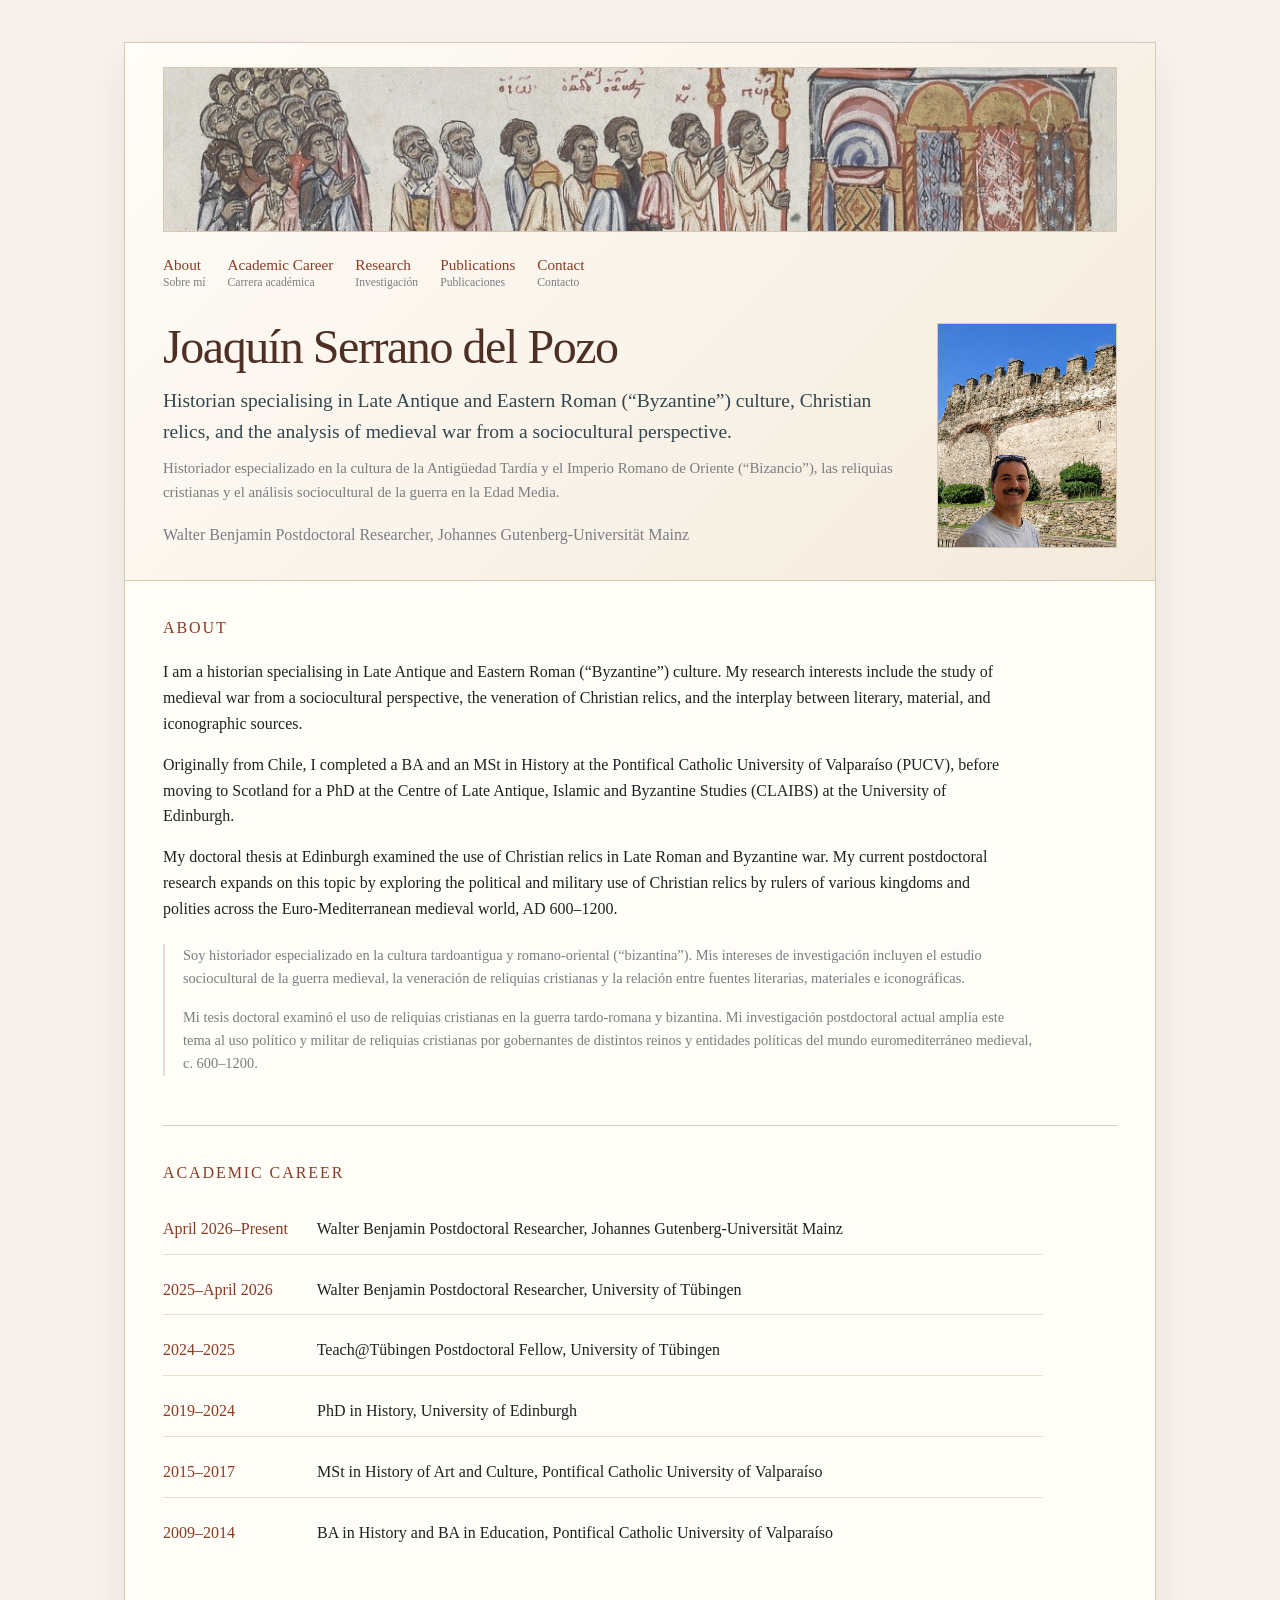
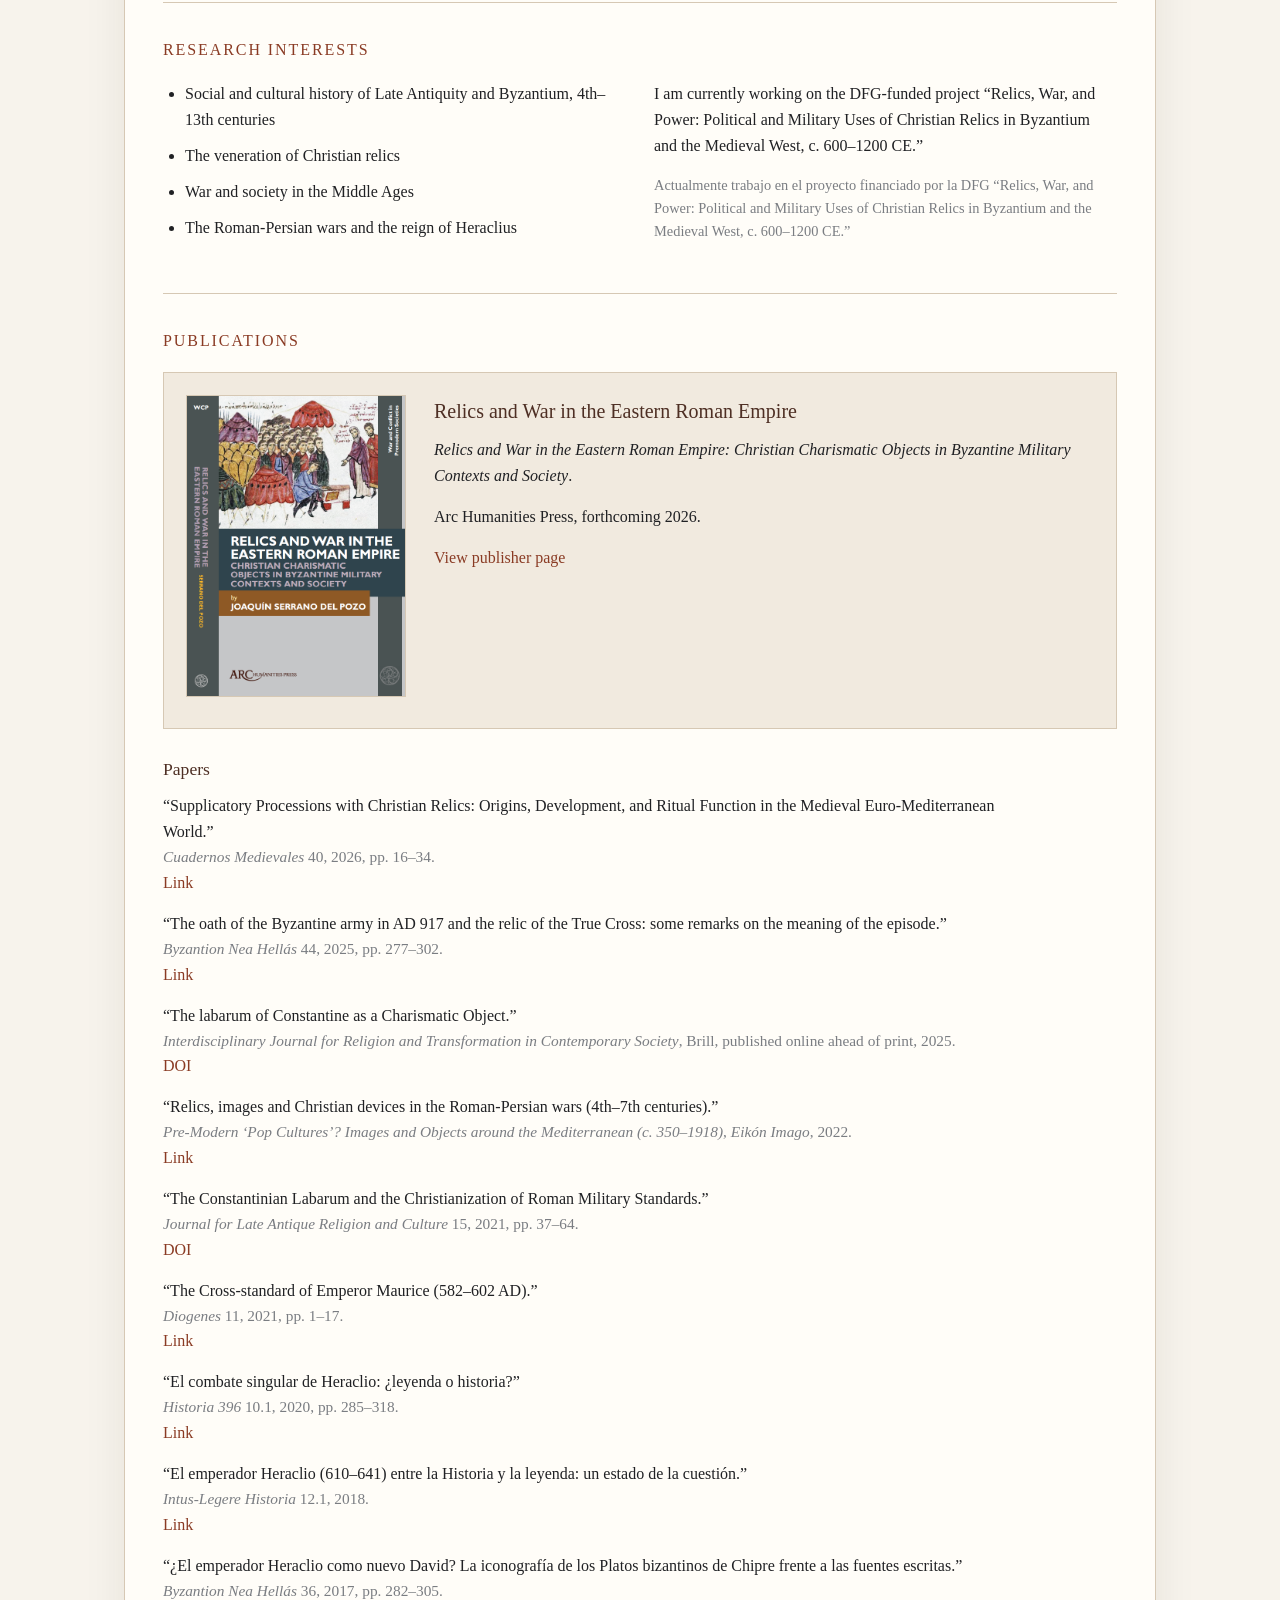
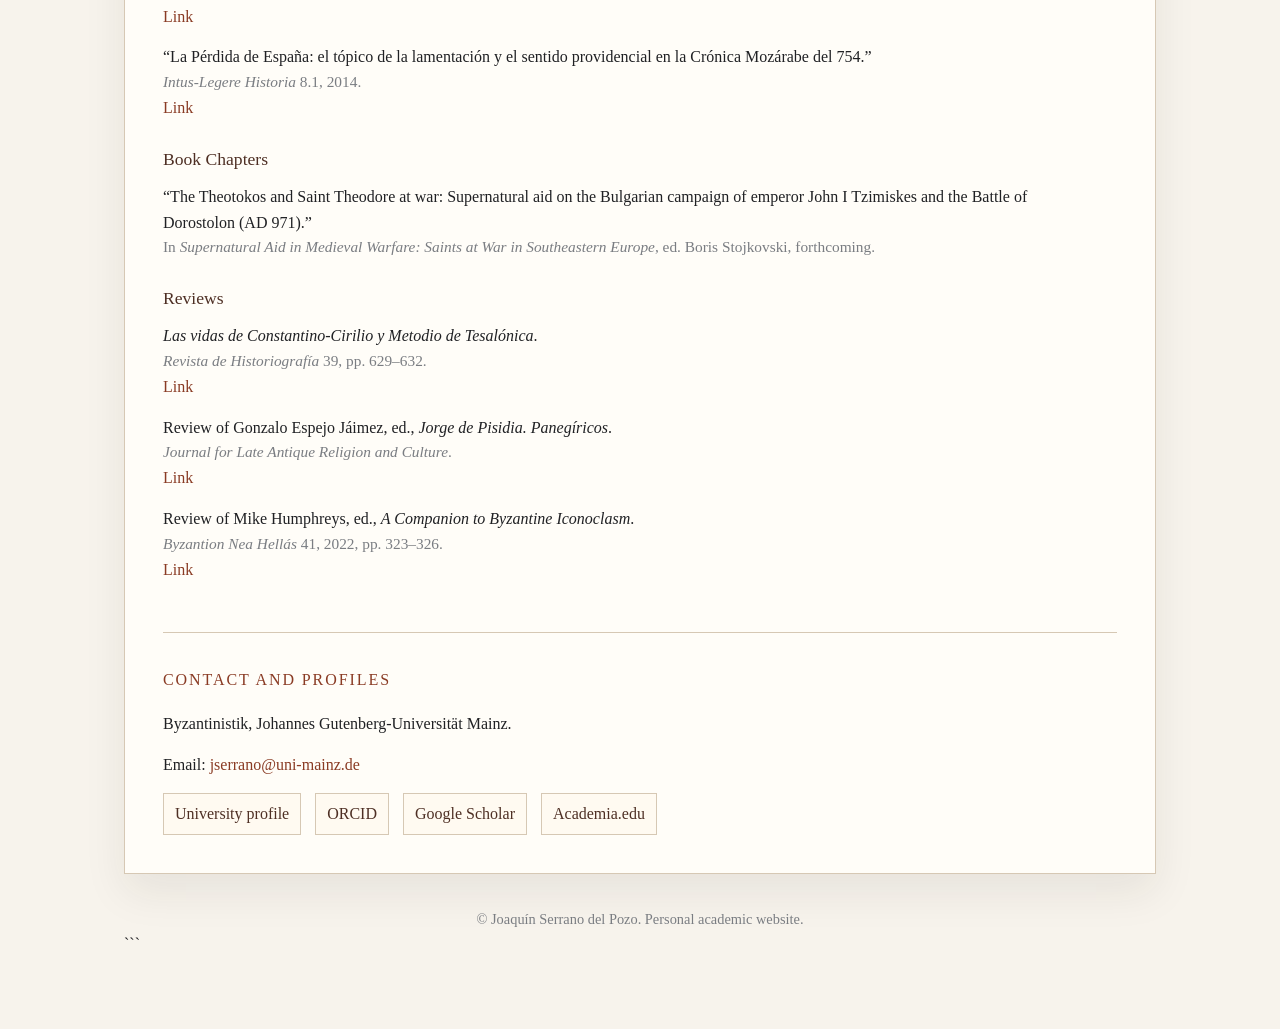
==== index.html @ f7336ec2 "Update index.html" ====
<!DOCTYPE html>

<html lang="en">
<head>
  <meta charset="UTF-8" />
  <meta name="viewport" content="width=device-width, initial-scale=1.0" />

  <title>Joaquín Serrano del Pozo</title>

  <link rel="stylesheet" href="style.css" />
</head>

<body>
  <div class="page">
    <div class="site">
      <header>
        <div class="hero-banner"></div>

    <div class="topline">
      <nav>
        <a href="#about" class="nav-item">
          <span class="nav-main">About</span>
          <span class="nav-sub">Sobre mí</span>
        </a>

        <a href="#career" class="nav-item">
          <span class="nav-main">Academic Career</span>
          <span class="nav-sub">Carrera académica</span>
        </a>

        <a href="#research" class="nav-item">
          <span class="nav-main">Research</span>
          <span class="nav-sub">Investigación</span>
        </a>

        <a href="#publications" class="nav-item">
          <span class="nav-main">Publications</span>
          <span class="nav-sub">Publicaciones</span>
        </a>

        <a href="#contact" class="nav-item">
          <span class="nav-main">Contact</span>
          <span class="nav-sub">Contacto</span>
        </a>
      </nav>
    </div>

    <div class="hero">
      <div>
        <h1>Joaquín Serrano del Pozo</h1>

        <p class="subtitle">
          Historian specialising in Late Antique and Eastern Roman (“Byzantine”) culture, Christian relics, and the analysis of medieval war from a sociocultural perspective.
        </p>

        <p class="subtitle-translation">
           Historiador especializado en la cultura de la Antigüedad Tardía y el Imperio Romano de Oriente (“Bizancio”), las reliquias cristianas y el análisis sociocultural de la guerra en la Edad Media.
        </p>

        <p class="affiliation">
          Walter Benjamin Postdoctoral Researcher, Johannes Gutenberg-Universität Mainz
        </p>
      </div>

      <img class="profile-photo" src="profile.png" alt="Joaquín Serrano del Pozo" />
    </div>
  </header>

  <main>
    <section id="about">
      <h2>About</h2>

      <p>
        I am a historian specialising in Late Antique and Eastern Roman (“Byzantine”) culture. My research interests include the study of medieval war from a sociocultural perspective, the veneration of Christian relics, and the interplay between literary, material, and iconographic sources.
      </p>

      <p>
        Originally from Chile, I completed a BA and an MSt in History at the Pontifical Catholic University of Valparaíso (PUCV), before moving to Scotland for a PhD at the Centre of Late Antique, Islamic and Byzantine Studies (CLAIBS) at the University of Edinburgh.
      </p>

      <p>
        My doctoral thesis at Edinburgh examined the use of Christian relics in Late Roman and Byzantine war. My current postdoctoral research expands on this topic by exploring the political and military use of Christian relics by rulers of various kingdoms and polities across the Euro-Mediterranean medieval world, AD 600–1200.
      </p>

      <div class="spanish-note">
        <p>
          Soy historiador especializado en la cultura tardoantigua y romano-oriental (“bizantina”). Mis intereses de investigación incluyen el estudio sociocultural de la guerra medieval, la veneración de reliquias cristianas y la relación entre fuentes literarias, materiales e iconográficas.
        </p>

        <p>
          Mi tesis doctoral examinó el uso de reliquias cristianas en la guerra tardo-romana y bizantina. Mi investigación postdoctoral actual amplía este tema al uso político y militar de reliquias cristianas por gobernantes de distintos reinos y entidades políticas del mundo euromediterráneo medieval, c. 600–1200.
        </p>
      </div>
    </section>

    <section id="career">
      <h2>Academic Career</h2>

      <ul class="career-list">
        <li>
          <span class="year">April 2026–Present</span>
          Walter Benjamin Postdoctoral Researcher, Johannes Gutenberg-Universität Mainz
        </li>

        <li>
          <span class="year">2025–April 2026</span>
          Walter Benjamin Postdoctoral Researcher, University of Tübingen
        </li>

        <li>
          <span class="year">2024–2025</span>
          Teach@Tübingen Postdoctoral Fellow, University of Tübingen
        </li>

        <li>
          <span class="year">2019–2024</span>
          PhD in History, University of Edinburgh
        </li>

        <li>
          <span class="year">2015–2017</span>
          MSt in History of Art and Culture, Pontifical Catholic University of Valparaíso
        </li>

        <li>
          <span class="year">2009–2014</span>
          BA in History and BA in Education, Pontifical Catholic University of Valparaíso
        </li>
      </ul>
    </section>

    <section id="research">
      <h2>Research Interests</h2>

      <div class="two-columns">
        <div>
          <ul>
            <li>Social and cultural history of Late Antiquity and Byzantium, 4th–13th centuries</li>
            <li>The veneration of Christian relics</li>
            <li>War and society in the Middle Ages</li>
            <li>The Roman-Persian wars and the reign of Heraclius</li>
          </ul>
        </div>

        <div>
          <p>
            I am currently working on the DFG-funded project “Relics, War, and Power: Political and Military Uses of Christian Relics in Byzantium and the Medieval West, c. 600–1200 CE.”
          </p>

          <p class="small-translation">
            Actualmente trabajo en el proyecto financiado por la DFG “Relics, War, and Power: Political and Military Uses of Christian Relics in Byzantium and the Medieval West, c. 600–1200 CE.”
          </p>
        </div>
      </div>
    </section>

    <section id="publications">
      <h2>Publications</h2>

      <div id="publications-content">
        <p class="muted">Loading publications…</p>
      </div>
    </section>

    <section id="contact">
      <h2>Contact and Profiles</h2>

      <p>
        Byzantinistik, Johannes Gutenberg-Universität Mainz.
      </p>

      <p>
        Email: <a href="mailto:jserrano@uni-mainz.de">jserrano@uni-mainz.de</a>
      </p>

      <div class="links">
        <a class="link-button" href="https://uni-tuebingen.de/fakultaeten/philosophische-fakultaet/fachbereiche/geschichtswissenschaft/seminareinstitute/mittelalterliche-geschichte/personen/serrano-del-pozo/">University profile</a>
        <a class="link-button" href="https://orcid.org/0000-0002-5093-8924">ORCID</a>
        <a class="link-button" href="https://scholar.google.com/citations?user=YQ7-QGcAAAAJ&hl=es">Google Scholar</a>
        <a class="link-button" href="https://uni-tuebingen.academia.edu/Joaqu%C3%ADnSerranodelPozo">Academia.edu</a>
      </div>
    </section>
  </main>
</div>

<footer>
  © Joaquín Serrano del Pozo. Personal academic website.
</footer>
```

  </div>

  <script>
    fetch("publications.html")
      .then(function(response) {
        if (!response.ok) {
          throw new Error("Could not load publications.html");
        }
        return response.text();
      })
      .then(function(html) {
        document.getElementById("publications-content").innerHTML = html;
      })
      .catch(function(error) {
        document.getElementById("publications-content").innerHTML =
          "<p class='muted'>Publications could not be loaded. Please check publications.html.</p>";
      });
  </script>

</body>
</html>
---- style.css ----
:root {
--text: #202124;
--muted: #7a7d82;
--background: #f7f3ec;
--paper: #fffdf8;
--line: #d6c8b4;
--accent: #8a3b24;
--accent-dark: #4e2f24;
--blue-grey: #33464d;
--soft-blue: #e8eef0;
--max-width: 1080px;
}

* {
  box-sizing: border-box;
  }

html {
scroll-behavior: smooth;
}

body {
margin: 0;
font-family: Georgia, "Times New Roman", serif;
color: var(--text);
background: var(--background);
line-height: 1.62;
}

a {
color: var(--accent);
text-decoration: none;
border-bottom: 1px solid transparent;
}

a:hover {
border-bottom: 1px solid var(--accent);
}

.page {
max-width: var(--max-width);
margin: 0 auto;
padding: 42px 24px 72px;
}

.site {
background: var(--paper);
border: 1px solid var(--line);
box-shadow: 0 18px 40px rgba(40, 35, 25, 0.08);
}

header {
padding: 24px 38px 32px;
border-bottom: 1px solid var(--line);
background: linear-gradient(135deg, #fffdf8 0%, #f4eadc 100%);
}

.hero-banner {
width: 100%;
height: 165px;
margin-bottom: 24px;
border: 1px solid var(--line);
background-image:
linear-gradient(rgba(255, 253, 248, 0.18), rgba(255, 253, 248, 0.18)),
url("Procession%20relics%201037.jpg");
background-size: cover;
background-position: center 35%;
background-repeat: no-repeat;
}

.topline {
display: flex;
justify-content: space-between;
align-items: flex-start;
gap: 20px;
margin-bottom: 30px;
}

nav {
display: flex;
flex-wrap: wrap;
gap: 22px;
font-size: 0.95rem;
}

.nav-item {
display: flex;
flex-direction: column;
line-height: 1.15;
}

.nav-main {
font-size: 0.95rem;
}

.nav-sub {
font-size: 0.73rem;
color: var(--muted);
margin-top: 3px;
}

.hero {
display: grid;
grid-template-columns: 1fr 180px;
gap: 34px;
align-items: end;
}

h1 {
font-size: 3rem;
font-weight: normal;
line-height: 1.08;
margin: 0 0 12px;
color: var(--accent-dark);
letter-spacing: -0.03em;
}

.subtitle {
font-size: 1.22rem;
color: var(--blue-grey);
max-width: 760px;
margin: 0 0 8px;
}

.subtitle-translation {
font-size: 0.93rem;
color: var(--muted);
max-width: 760px;
margin: 0 0 18px;
}

.affiliation {
font-size: 1rem;
color: var(--muted);
margin: 0;
}

.profile-photo {
width: 100%;
max-width: 180px;
justify-self: end;
aspect-ratio: 4 / 5;
object-fit: cover;
object-position: center;
border: 1px solid var(--line);
background: var(--soft-blue);
}

main {
padding: 0 38px 38px;
}

section {
padding: 34px 0;
border-bottom: 1px solid var(--line);
}

section:last-child {
border-bottom: none;
padding-bottom: 0;
}

h2 {
font-size: 1rem;
font-weight: normal;
text-transform: uppercase;
letter-spacing: 0.12em;
color: var(--accent);
margin: 0 0 18px;
}

h3 {
font-size: 1.1rem;
font-weight: normal;
color: var(--accent-dark);
margin: 24px 0 10px;
}

p {
margin: 0 0 15px;
max-width: 850px;
}

ul {
margin: 0;
padding-left: 22px;
max-width: 880px;
}

li {
margin-bottom: 10px;
}

.two-columns {
display: grid;
grid-template-columns: 1fr 1fr;
gap: 28px;
}

.career-list {
list-style: none;
padding-left: 0;
}

.career-list li {
padding: 12px 0;
border-bottom: 1px solid #eadfce;
}

.career-list li:last-child {
border-bottom: none;
}

.year {
display: inline-block;
min-width: 150px;
color: var(--accent);
}

.book-feature {
display: grid;
grid-template-columns: 220px 1fr;
gap: 28px;
align-items: start;
background: #f1eadf;
border: 1px solid var(--line);
padding: 22px;
margin-bottom: 26px;
}

.book-feature img {
width: 100%;
border: 1px solid var(--line);
background: #fff;
}

.book-feature h3 {
margin-top: 0;
font-size: 1.25rem;
}

.publication-list {
list-style: none;
padding-left: 0;
}

.publication-list li {
margin-bottom: 15px;
}

.pub-title {
display: block;
}

.pub-details {
display: block;
color: var(--muted);
font-size: 0.96rem;
}

.spanish-note {
margin-top: 22px;
padding-left: 18px;
border-left: 2px solid #eadfce;
color: var(--muted);
font-size: 0.9rem;
}

.small-translation {
color: var(--muted);
font-size: 0.9rem;
}

.links {
display: flex;
flex-wrap: wrap;
gap: 14px;
margin-top: 10px;
}

.link-button {
display: inline-block;
padding: 7px 11px;
border: 1px solid var(--line);
background: #fffaf1;
color: var(--accent-dark);
}

.link-button:hover {
border-color: var(--accent);
}

.muted {
color: var(--muted);
}

footer {
margin-top: 34px;
color: var(--muted);
font-size: 0.9rem;
text-align: center;
}

@media (max-width: 820px) {
.page {
padding: 22px 14px 48px;
}

header,
main {
padding-left: 24px;
padding-right: 24px;
}

.hero-banner {
height: 120px;
}

.topline {
display: block;
}

nav {
margin-bottom: 14px;
gap: 16px;
}

.hero {
grid-template-columns: 1fr;
}

.profile-photo {
max-width: 180px;
justify-self: start;
}

h1 {
font-size: 2.35rem;
}

.two-columns,
.book-feature {
grid-template-columns: 1fr;
}

.year {
display: block;
margin-bottom: 2px;
}
}
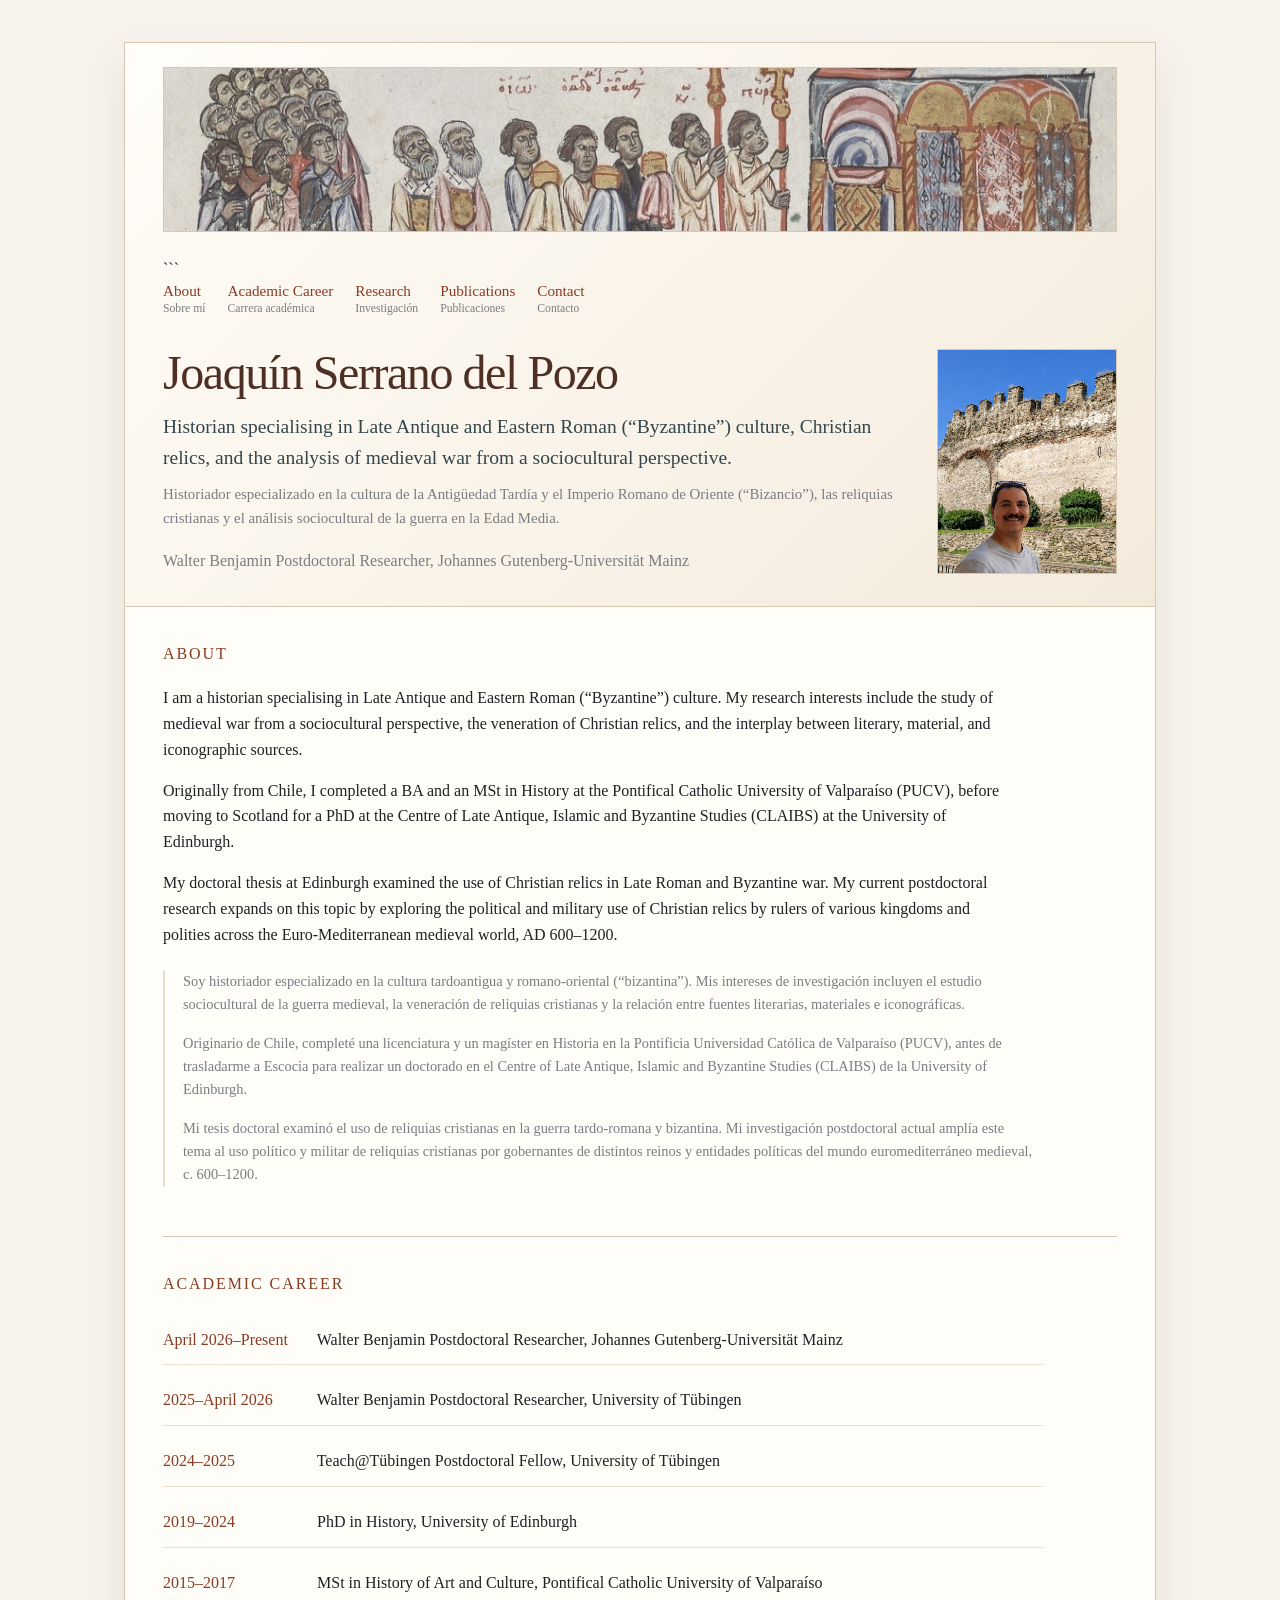
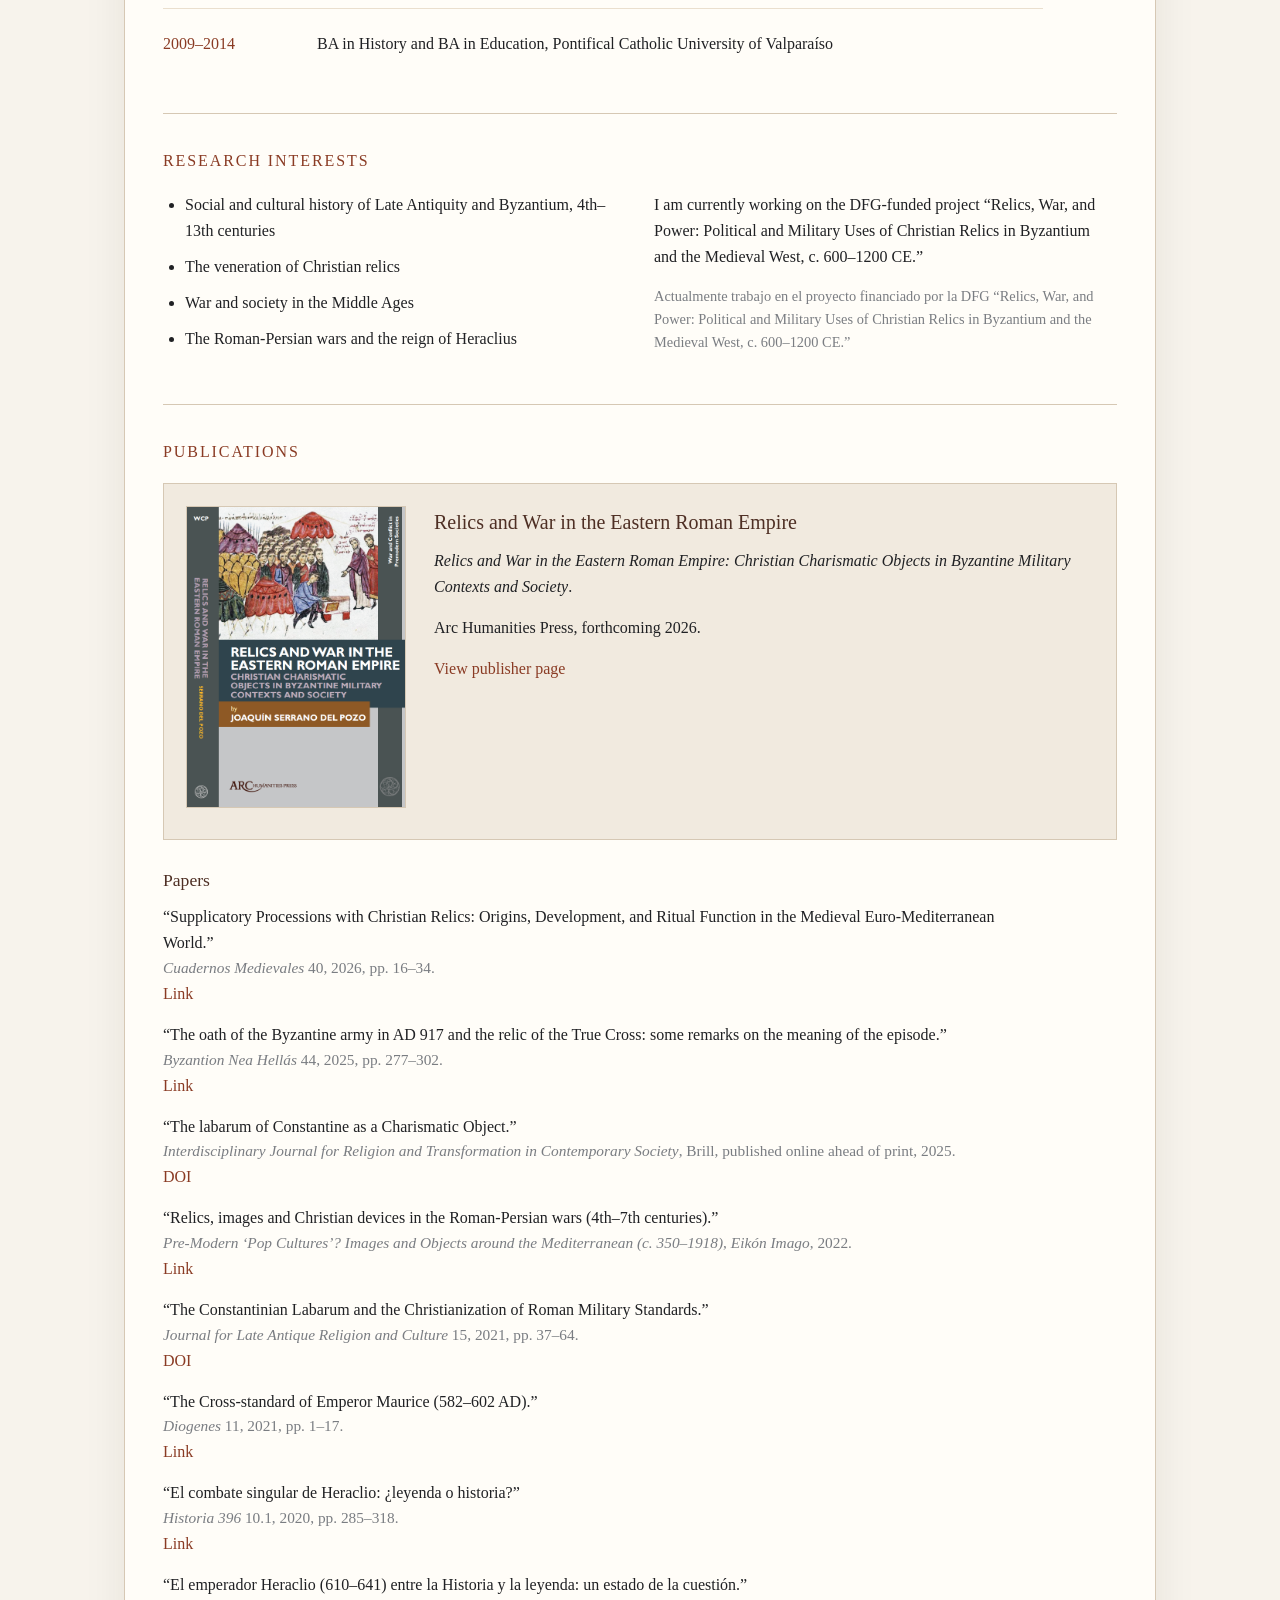
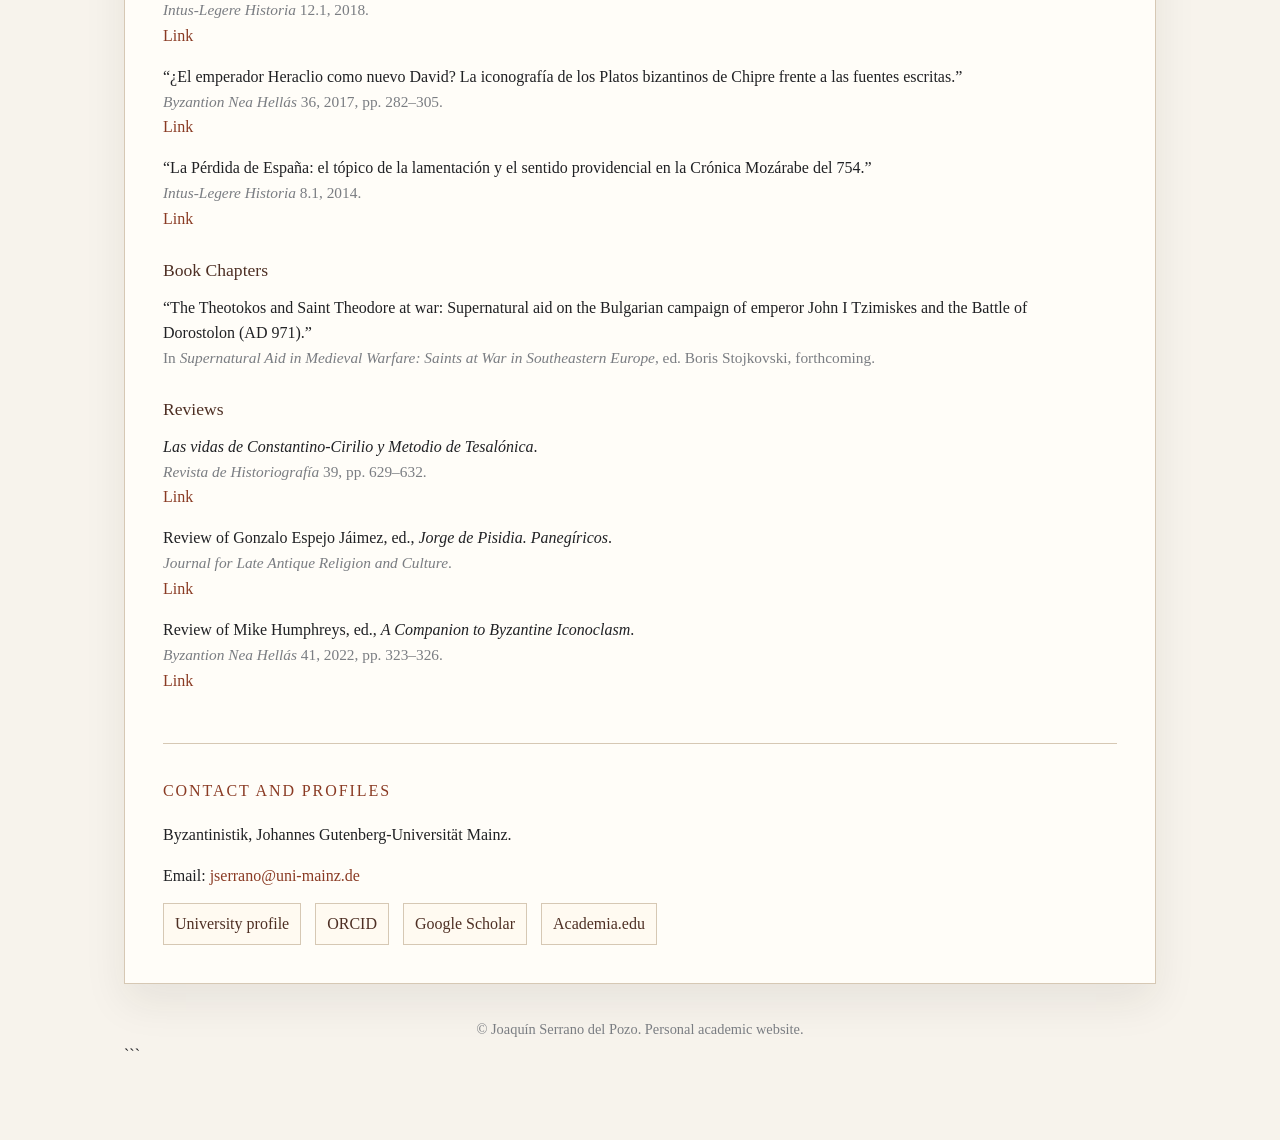
==== commit c370e582: "Update index.html" ====
--- a/index.html
+++ b/index.html
@@ -16,6 +16,7 @@
       <header>
         <div class="hero-banner"></div>
 
+```
     <div class="topline">
       <nav>
         <a href="#about" class="nav-item">
@@ -54,7 +55,7 @@
         </p>
 
         <p class="subtitle-translation">
-           Historiador especializado en la cultura de la Antigüedad Tardía y el Imperio Romano de Oriente (“Bizancio”), las reliquias cristianas y el análisis sociocultural de la guerra en la Edad Media.
+          Historiador especializado en la cultura de la Antigüedad Tardía y el Imperio Romano de Oriente (“Bizancio”), las reliquias cristianas y el análisis sociocultural de la guerra en la Edad Media.
         </p>
 
         <p class="affiliation">
@@ -85,6 +86,10 @@
       <div class="spanish-note">
         <p>
           Soy historiador especializado en la cultura tardoantigua y romano-oriental (“bizantina”). Mis intereses de investigación incluyen el estudio sociocultural de la guerra medieval, la veneración de reliquias cristianas y la relación entre fuentes literarias, materiales e iconográficas.
+        </p>
+
+        <p>
+          Originario de Chile, completé una licenciatura y un magíster en Historia en la Pontificia Universidad Católica de Valparaíso (PUCV), antes de trasladarme a Escocia para realizar un doctorado en el Centre of Late Antique, Islamic and Byzantine Studies (CLAIBS) de la University of Edinburgh.
         </p>
 
         <p>
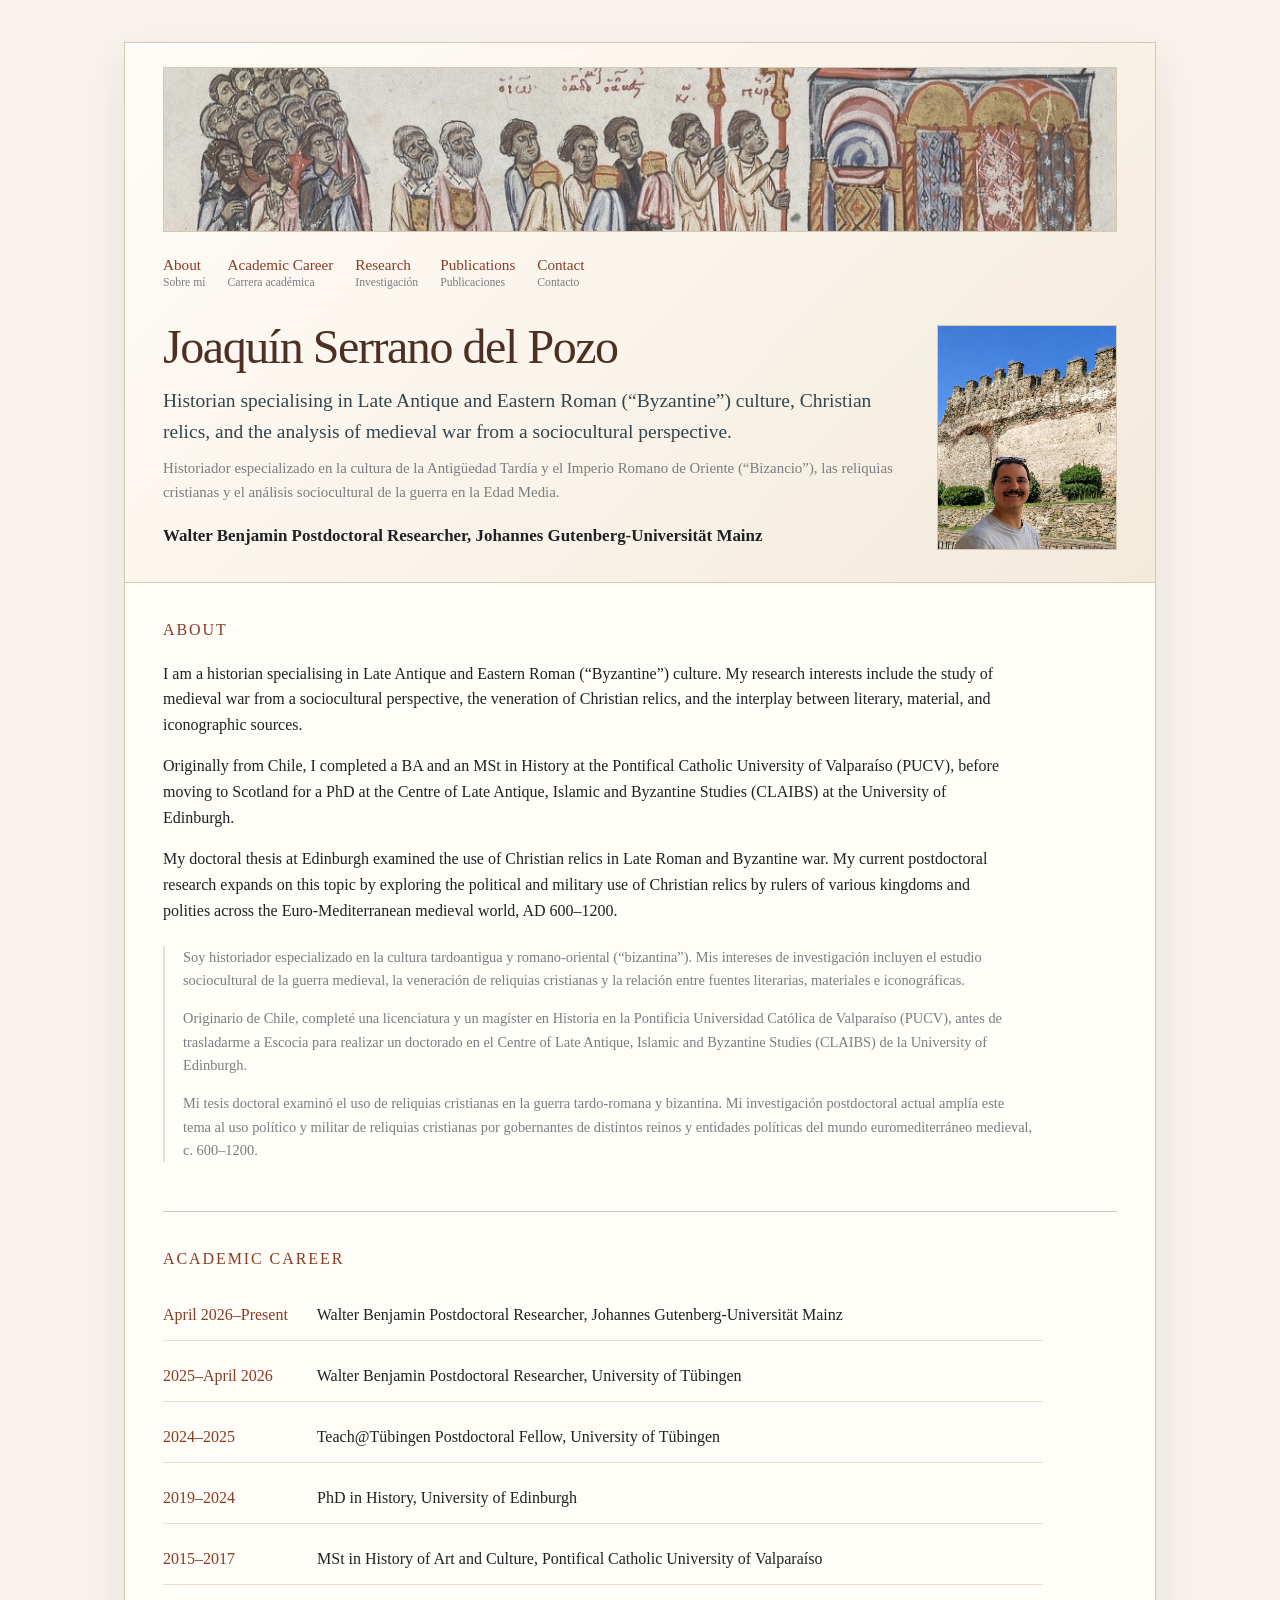
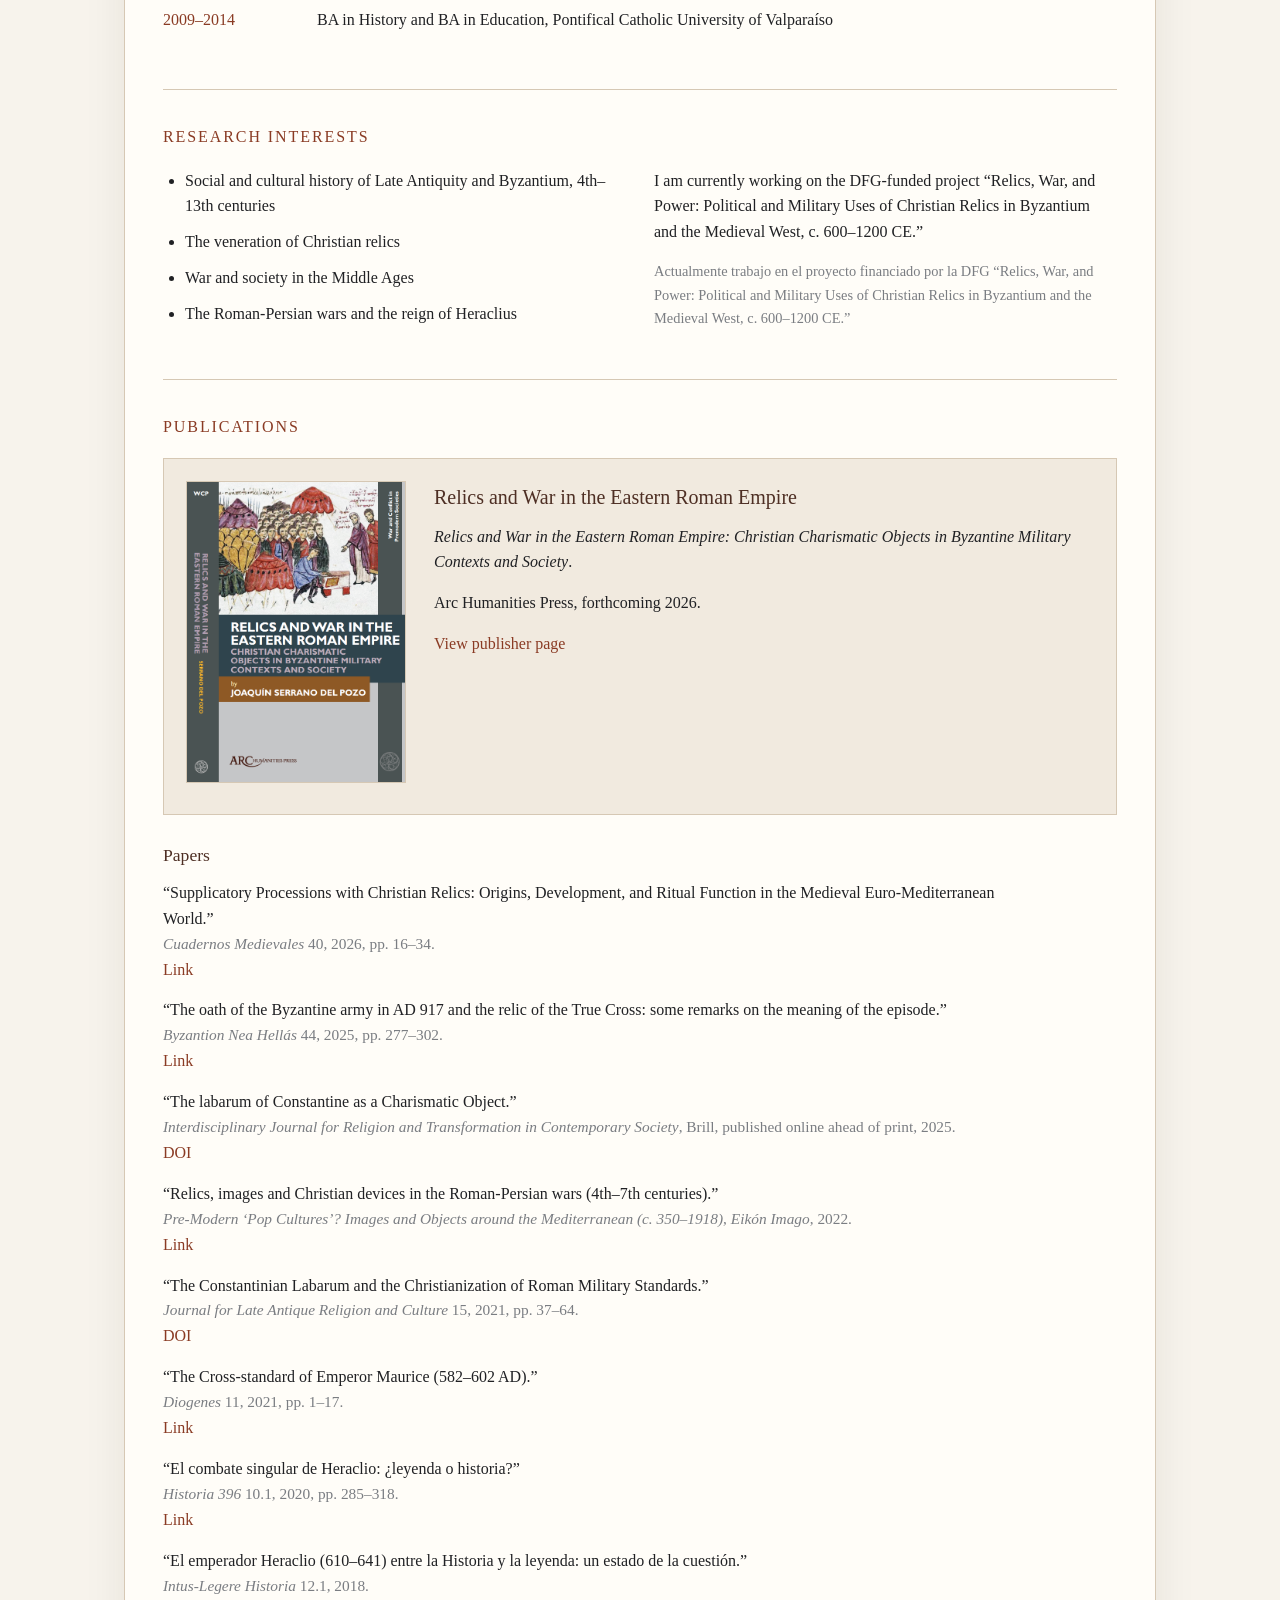
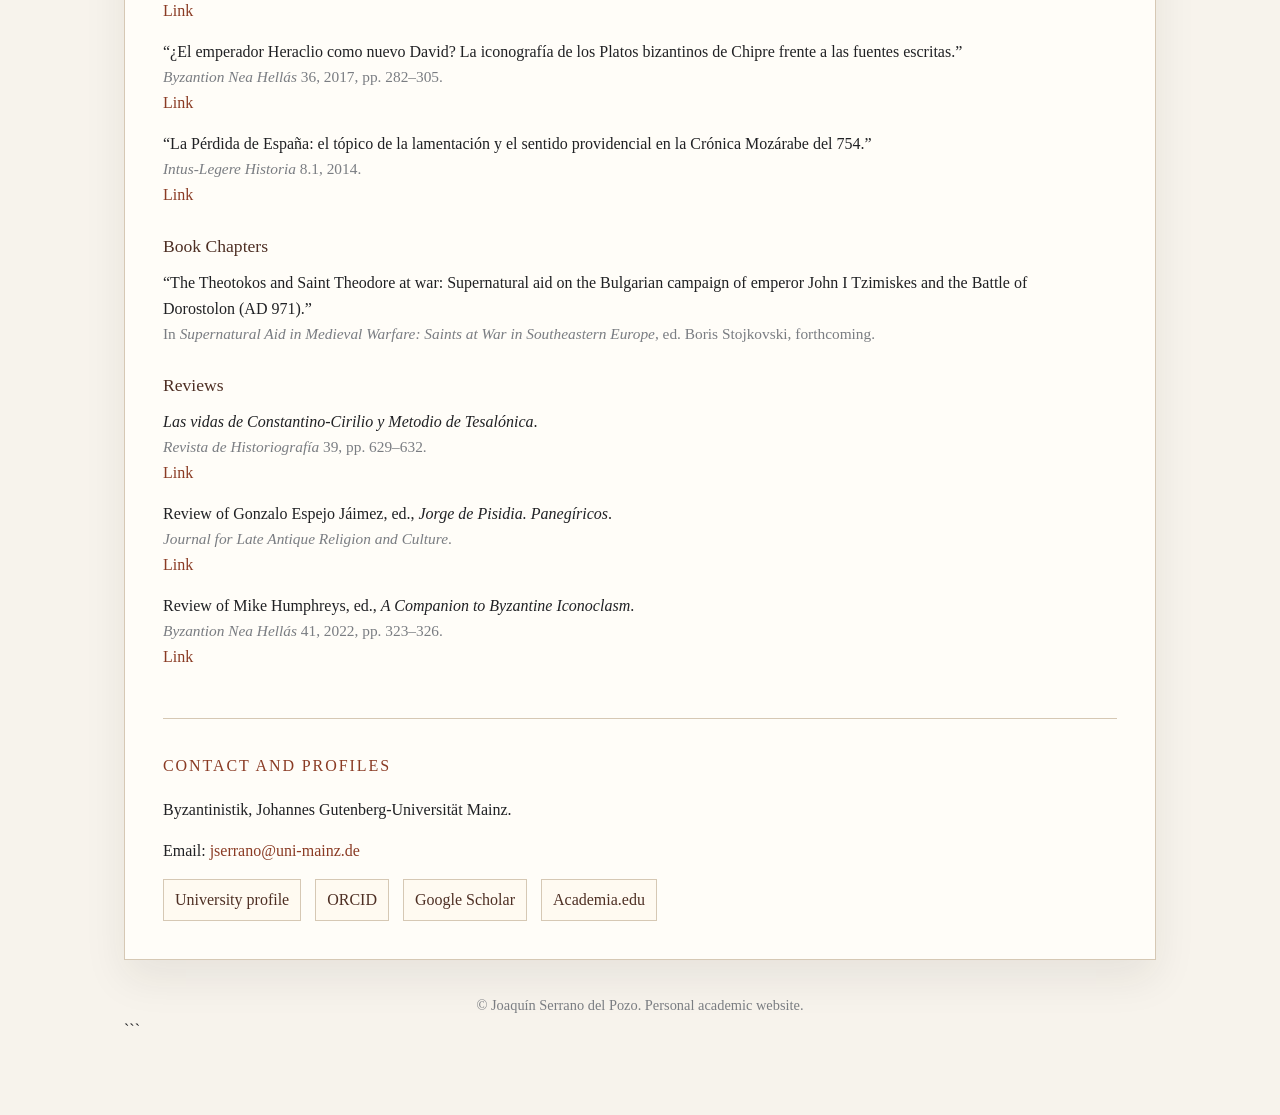
==== commit b41160b6: "Update index.html" ====
--- a/index.html
+++ b/index.html
@@ -16,7 +16,6 @@
       <header>
         <div class="hero-banner"></div>
 
-```
     <div class="topline">
       <nav>
         <a href="#about" class="nav-item">
--- a/style.css
+++ b/style.css
@@ -1,350 +1,351 @@
 :root {
---text: #202124;
---muted: #7a7d82;
---background: #f7f3ec;
---paper: #fffdf8;
---line: #d6c8b4;
---accent: #8a3b24;
---accent-dark: #4e2f24;
---blue-grey: #33464d;
---soft-blue: #e8eef0;
---max-width: 1080px;
+  --text: #202124;
+  --muted: #7a7d82;
+  --background: #f7f3ec;
+  --paper: #fffdf8;
+  --line: #d6c8b4;
+  --accent: #8a3b24;
+  --accent-dark: #4e2f24;
+  --blue-grey: #33464d;
+  --soft-blue: #e8eef0;
+  --max-width: 1080px;
 }
 
 * {
   box-sizing: border-box;
-  }
+}
 
 html {
-scroll-behavior: smooth;
+  scroll-behavior: smooth;
 }
 
 body {
-margin: 0;
-font-family: Georgia, "Times New Roman", serif;
-color: var(--text);
-background: var(--background);
-line-height: 1.62;
+  margin: 0;
+  font-family: Georgia, "Times New Roman", serif;
+  color: var(--text);
+  background: var(--background);
+  line-height: 1.62;
 }
 
 a {
-color: var(--accent);
-text-decoration: none;
-border-bottom: 1px solid transparent;
+  color: var(--accent);
+  text-decoration: none;
+  border-bottom: 1px solid transparent;
 }
 
 a:hover {
-border-bottom: 1px solid var(--accent);
+  border-bottom: 1px solid var(--accent);
 }
 
 .page {
-max-width: var(--max-width);
-margin: 0 auto;
-padding: 42px 24px 72px;
+  max-width: var(--max-width);
+  margin: 0 auto;
+  padding: 42px 24px 72px;
 }
 
 .site {
-background: var(--paper);
-border: 1px solid var(--line);
-box-shadow: 0 18px 40px rgba(40, 35, 25, 0.08);
+  background: var(--paper);
+  border: 1px solid var(--line);
+  box-shadow: 0 18px 40px rgba(40, 35, 25, 0.08);
 }
 
 header {
-padding: 24px 38px 32px;
-border-bottom: 1px solid var(--line);
-background: linear-gradient(135deg, #fffdf8 0%, #f4eadc 100%);
+  padding: 24px 38px 32px;
+  border-bottom: 1px solid var(--line);
+  background: linear-gradient(135deg, #fffdf8 0%, #f4eadc 100%);
 }
 
 .hero-banner {
-width: 100%;
-height: 165px;
-margin-bottom: 24px;
-border: 1px solid var(--line);
-background-image:
-linear-gradient(rgba(255, 253, 248, 0.18), rgba(255, 253, 248, 0.18)),
-url("Procession%20relics%201037.jpg");
-background-size: cover;
-background-position: center 35%;
-background-repeat: no-repeat;
+  width: 100%;
+  height: 165px;
+  margin-bottom: 24px;
+  border: 1px solid var(--line);
+  background-image:
+    linear-gradient(rgba(255, 253, 248, 0.18), rgba(255, 253, 248, 0.18)),
+    url("Procession%20relics%201037.jpg");
+  background-size: cover;
+  background-position: center 35%;
+  background-repeat: no-repeat;
 }
 
 .topline {
-display: flex;
-justify-content: space-between;
-align-items: flex-start;
-gap: 20px;
-margin-bottom: 30px;
+  display: flex;
+  justify-content: space-between;
+  align-items: flex-start;
+  gap: 20px;
+  margin-bottom: 30px;
 }
 
 nav {
-display: flex;
-flex-wrap: wrap;
-gap: 22px;
-font-size: 0.95rem;
+  display: flex;
+  flex-wrap: wrap;
+  gap: 22px;
+  font-size: 0.95rem;
 }
 
 .nav-item {
-display: flex;
-flex-direction: column;
-line-height: 1.15;
+  display: flex;
+  flex-direction: column;
+  line-height: 1.15;
 }
 
 .nav-main {
-font-size: 0.95rem;
+  font-size: 0.95rem;
 }
 
 .nav-sub {
-font-size: 0.73rem;
-color: var(--muted);
-margin-top: 3px;
+  font-size: 0.73rem;
+  color: var(--muted);
+  margin-top: 3px;
 }
 
 .hero {
-display: grid;
-grid-template-columns: 1fr 180px;
-gap: 34px;
-align-items: end;
+  display: grid;
+  grid-template-columns: 1fr 180px;
+  gap: 34px;
+  align-items: end;
 }
 
 h1 {
-font-size: 3rem;
-font-weight: normal;
-line-height: 1.08;
-margin: 0 0 12px;
-color: var(--accent-dark);
-letter-spacing: -0.03em;
+  font-size: 3rem;
+  font-weight: normal;
+  line-height: 1.08;
+  margin: 0 0 12px;
+  color: var(--accent-dark);
+  letter-spacing: -0.03em;
 }
 
 .subtitle {
-font-size: 1.22rem;
-color: var(--blue-grey);
-max-width: 760px;
-margin: 0 0 8px;
+  font-size: 1.22rem;
+  color: var(--blue-grey);
+  max-width: 760px;
+  margin: 0 0 8px;
 }
 
 .subtitle-translation {
-font-size: 0.93rem;
-color: var(--muted);
-max-width: 760px;
-margin: 0 0 18px;
+  font-size: 0.93rem;
+  color: var(--muted);
+  max-width: 760px;
+  margin: 0 0 18px;
 }
 
 .affiliation {
-font-size: 1rem;
-color: var(--muted);
-margin: 0;
+  font-size: 1.06rem;
+  color: var(--text);
+  font-weight: 700;
+  margin: 0;
 }
 
 .profile-photo {
-width: 100%;
-max-width: 180px;
-justify-self: end;
-aspect-ratio: 4 / 5;
-object-fit: cover;
-object-position: center;
-border: 1px solid var(--line);
-background: var(--soft-blue);
+  width: 100%;
+  max-width: 180px;
+  justify-self: end;
+  aspect-ratio: 4 / 5;
+  object-fit: cover;
+  object-position: center;
+  border: 1px solid var(--line);
+  background: var(--soft-blue);
 }
 
 main {
-padding: 0 38px 38px;
+  padding: 0 38px 38px;
 }
 
 section {
-padding: 34px 0;
-border-bottom: 1px solid var(--line);
+  padding: 34px 0;
+  border-bottom: 1px solid var(--line);
 }
 
 section:last-child {
-border-bottom: none;
-padding-bottom: 0;
+  border-bottom: none;
+  padding-bottom: 0;
 }
 
 h2 {
-font-size: 1rem;
-font-weight: normal;
-text-transform: uppercase;
-letter-spacing: 0.12em;
-color: var(--accent);
-margin: 0 0 18px;
+  font-size: 1rem;
+  font-weight: normal;
+  text-transform: uppercase;
+  letter-spacing: 0.12em;
+  color: var(--accent);
+  margin: 0 0 18px;
 }
 
 h3 {
-font-size: 1.1rem;
-font-weight: normal;
-color: var(--accent-dark);
-margin: 24px 0 10px;
+  font-size: 1.1rem;
+  font-weight: normal;
+  color: var(--accent-dark);
+  margin: 24px 0 10px;
 }
 
 p {
-margin: 0 0 15px;
-max-width: 850px;
+  margin: 0 0 15px;
+  max-width: 850px;
 }
 
 ul {
-margin: 0;
-padding-left: 22px;
-max-width: 880px;
+  margin: 0;
+  padding-left: 22px;
+  max-width: 880px;
 }
 
 li {
-margin-bottom: 10px;
+  margin-bottom: 10px;
 }
 
 .two-columns {
-display: grid;
-grid-template-columns: 1fr 1fr;
-gap: 28px;
+  display: grid;
+  grid-template-columns: 1fr 1fr;
+  gap: 28px;
 }
 
 .career-list {
-list-style: none;
-padding-left: 0;
+  list-style: none;
+  padding-left: 0;
 }
 
 .career-list li {
-padding: 12px 0;
-border-bottom: 1px solid #eadfce;
+  padding: 12px 0;
+  border-bottom: 1px solid #eadfce;
 }
 
 .career-list li:last-child {
-border-bottom: none;
+  border-bottom: none;
 }
 
 .year {
-display: inline-block;
-min-width: 150px;
-color: var(--accent);
+  display: inline-block;
+  min-width: 150px;
+  color: var(--accent);
 }
 
 .book-feature {
-display: grid;
-grid-template-columns: 220px 1fr;
-gap: 28px;
-align-items: start;
-background: #f1eadf;
-border: 1px solid var(--line);
-padding: 22px;
-margin-bottom: 26px;
+  display: grid;
+  grid-template-columns: 220px 1fr;
+  gap: 28px;
+  align-items: start;
+  background: #f1eadf;
+  border: 1px solid var(--line);
+  padding: 22px;
+  margin-bottom: 26px;
 }
 
 .book-feature img {
-width: 100%;
-border: 1px solid var(--line);
-background: #fff;
+  width: 100%;
+  border: 1px solid var(--line);
+  background: #fff;
 }
 
 .book-feature h3 {
-margin-top: 0;
-font-size: 1.25rem;
+  margin-top: 0;
+  font-size: 1.25rem;
 }
 
 .publication-list {
-list-style: none;
-padding-left: 0;
+  list-style: none;
+  padding-left: 0;
 }
 
 .publication-list li {
-margin-bottom: 15px;
+  margin-bottom: 15px;
 }
 
 .pub-title {
-display: block;
+  display: block;
 }
 
 .pub-details {
-display: block;
-color: var(--muted);
-font-size: 0.96rem;
+  display: block;
+  color: var(--muted);
+  font-size: 0.96rem;
 }
 
 .spanish-note {
-margin-top: 22px;
-padding-left: 18px;
-border-left: 2px solid #eadfce;
-color: var(--muted);
-font-size: 0.9rem;
+  margin-top: 22px;
+  padding-left: 18px;
+  border-left: 2px solid #eadfce;
+  color: var(--muted);
+  font-size: 0.9rem;
 }
 
 .small-translation {
-color: var(--muted);
-font-size: 0.9rem;
+  color: var(--muted);
+  font-size: 0.9rem;
 }
 
 .links {
-display: flex;
-flex-wrap: wrap;
-gap: 14px;
-margin-top: 10px;
+  display: flex;
+  flex-wrap: wrap;
+  gap: 14px;
+  margin-top: 10px;
 }
 
 .link-button {
-display: inline-block;
-padding: 7px 11px;
-border: 1px solid var(--line);
-background: #fffaf1;
-color: var(--accent-dark);
+  display: inline-block;
+  padding: 7px 11px;
+  border: 1px solid var(--line);
+  background: #fffaf1;
+  color: var(--accent-dark);
 }
 
 .link-button:hover {
-border-color: var(--accent);
+  border-color: var(--accent);
 }
 
 .muted {
-color: var(--muted);
+  color: var(--muted);
 }
 
 footer {
-margin-top: 34px;
-color: var(--muted);
-font-size: 0.9rem;
-text-align: center;
+  margin-top: 34px;
+  color: var(--muted);
+  font-size: 0.9rem;
+  text-align: center;
 }
 
 @media (max-width: 820px) {
-.page {
-padding: 22px 14px 48px;
-}
-
-header,
-main {
-padding-left: 24px;
-padding-right: 24px;
-}
-
-.hero-banner {
-height: 120px;
-}
-
-.topline {
-display: block;
-}
-
-nav {
-margin-bottom: 14px;
-gap: 16px;
-}
-
-.hero {
-grid-template-columns: 1fr;
-}
-
-.profile-photo {
-max-width: 180px;
-justify-self: start;
-}
-
-h1 {
-font-size: 2.35rem;
-}
-
-.two-columns,
-.book-feature {
-grid-template-columns: 1fr;
-}
-
-.year {
-display: block;
-margin-bottom: 2px;
-}
-}
+  .page {
+    padding: 22px 14px 48px;
+  }
+
+  header,
+  main {
+    padding-left: 24px;
+    padding-right: 24px;
+  }
+
+  .hero-banner {
+    height: 120px;
+  }
+
+  .topline {
+    display: block;
+  }
+
+  nav {
+    margin-bottom: 14px;
+    gap: 16px;
+  }
+
+  .hero {
+    grid-template-columns: 1fr;
+  }
+
+  .profile-photo {
+    max-width: 180px;
+    justify-self: start;
+  }
+
+  h1 {
+    font-size: 2.35rem;
+  }
+
+  .two-columns,
+  .book-feature {
+    grid-template-columns: 1fr;
+  }
+
+  .year {
+    display: block;
+    margin-bottom: 2px;
+  }
+}
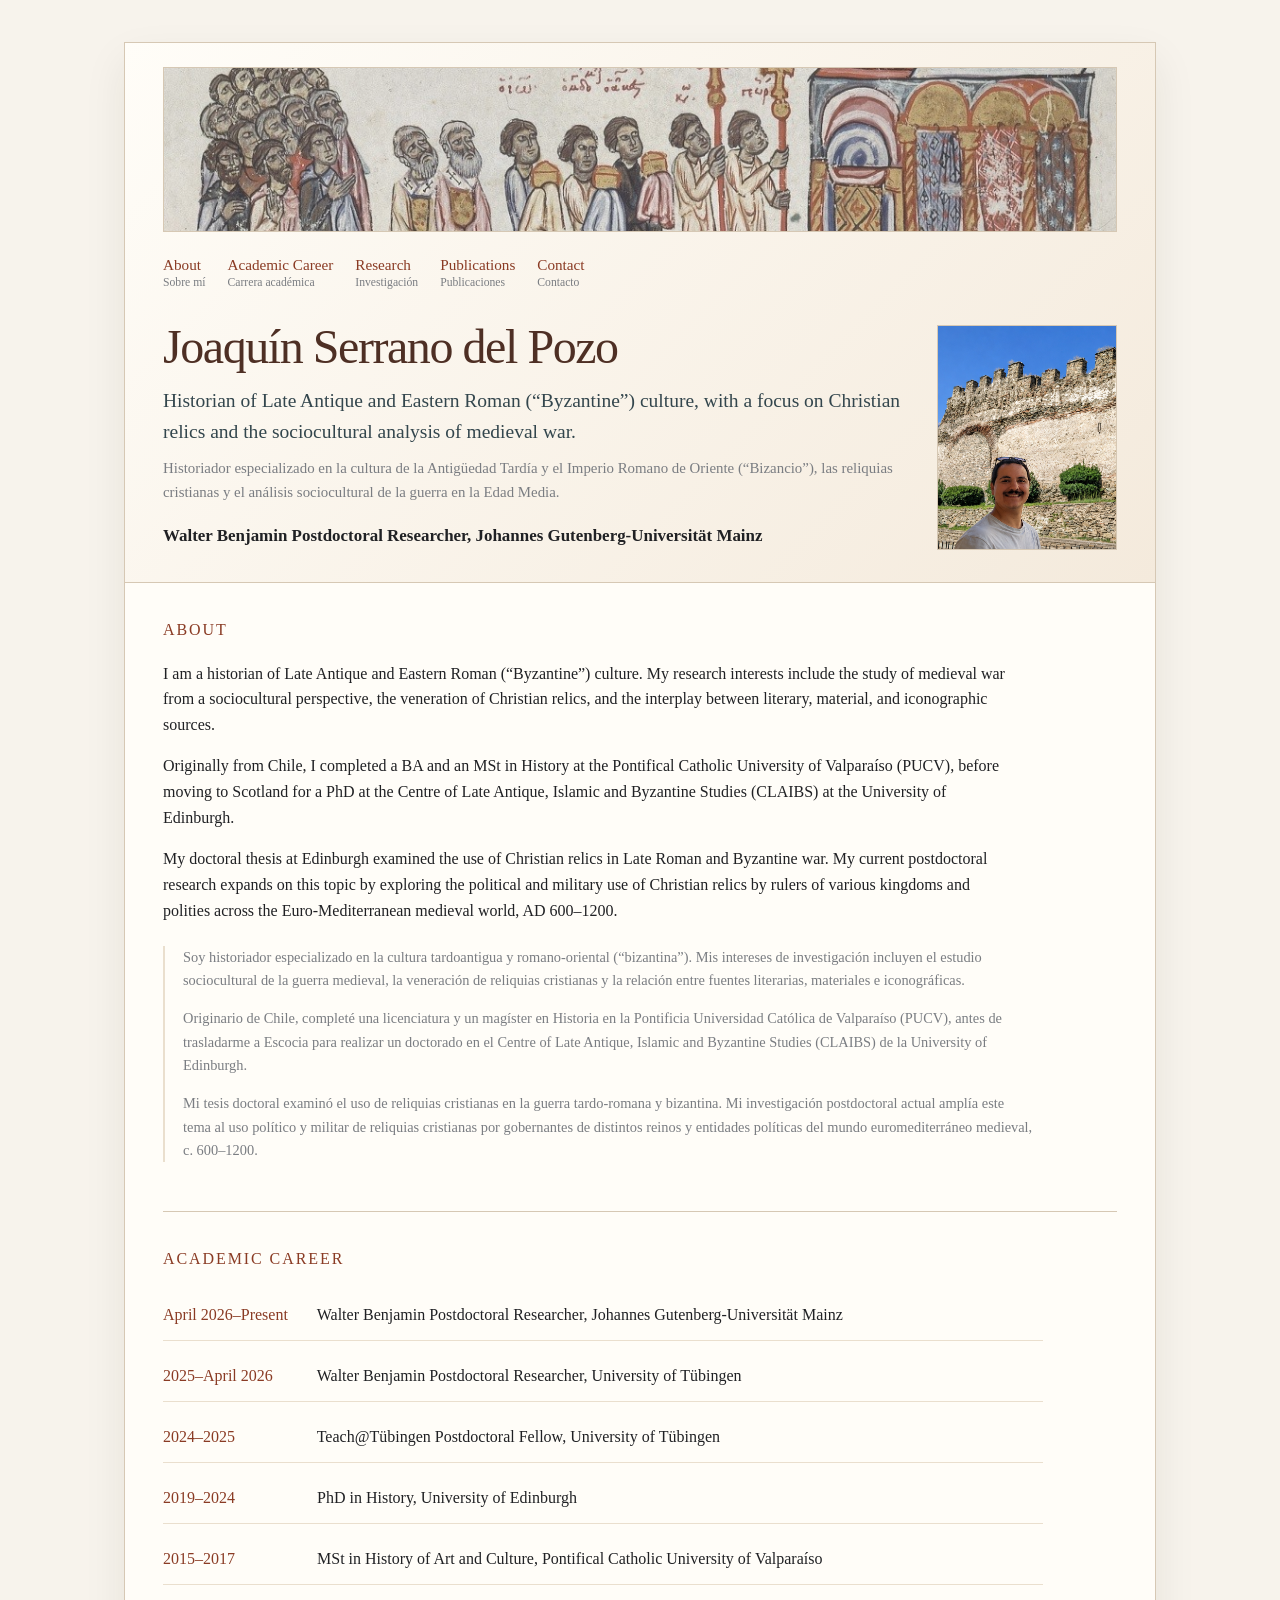
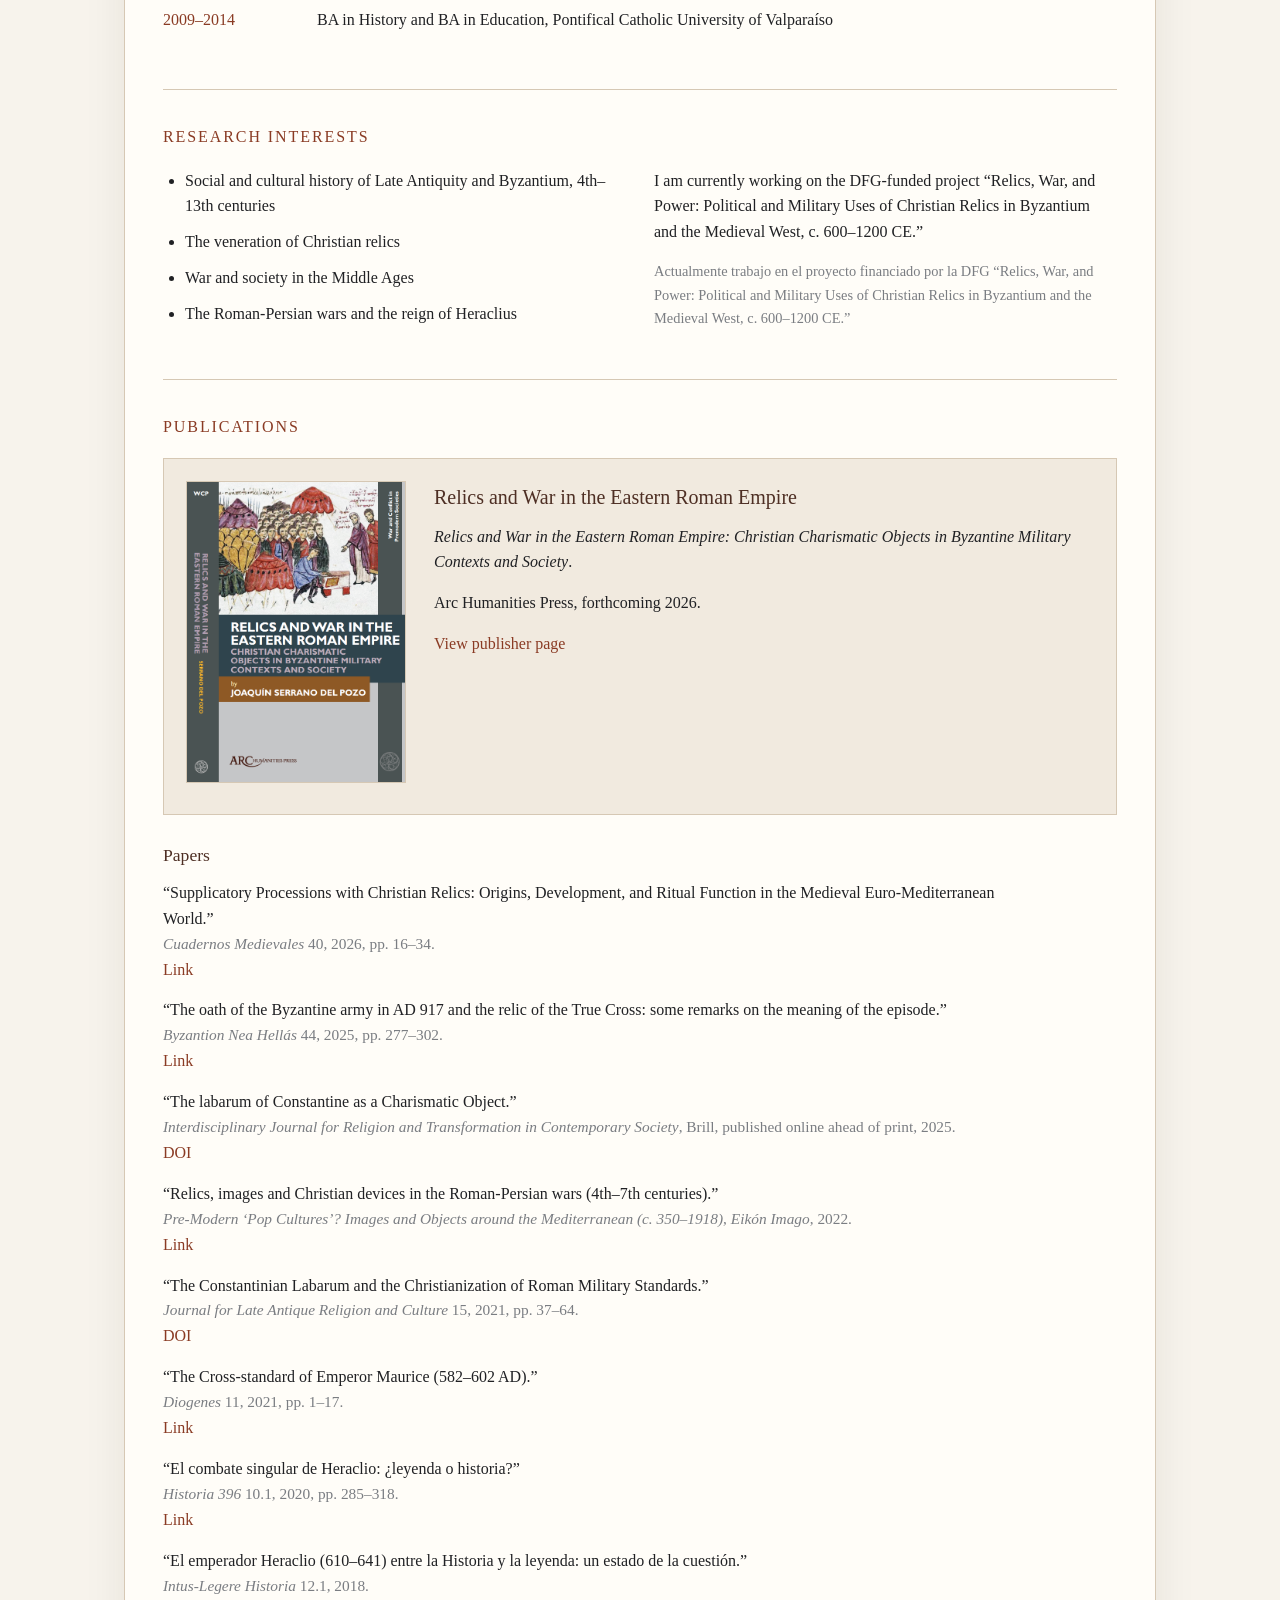
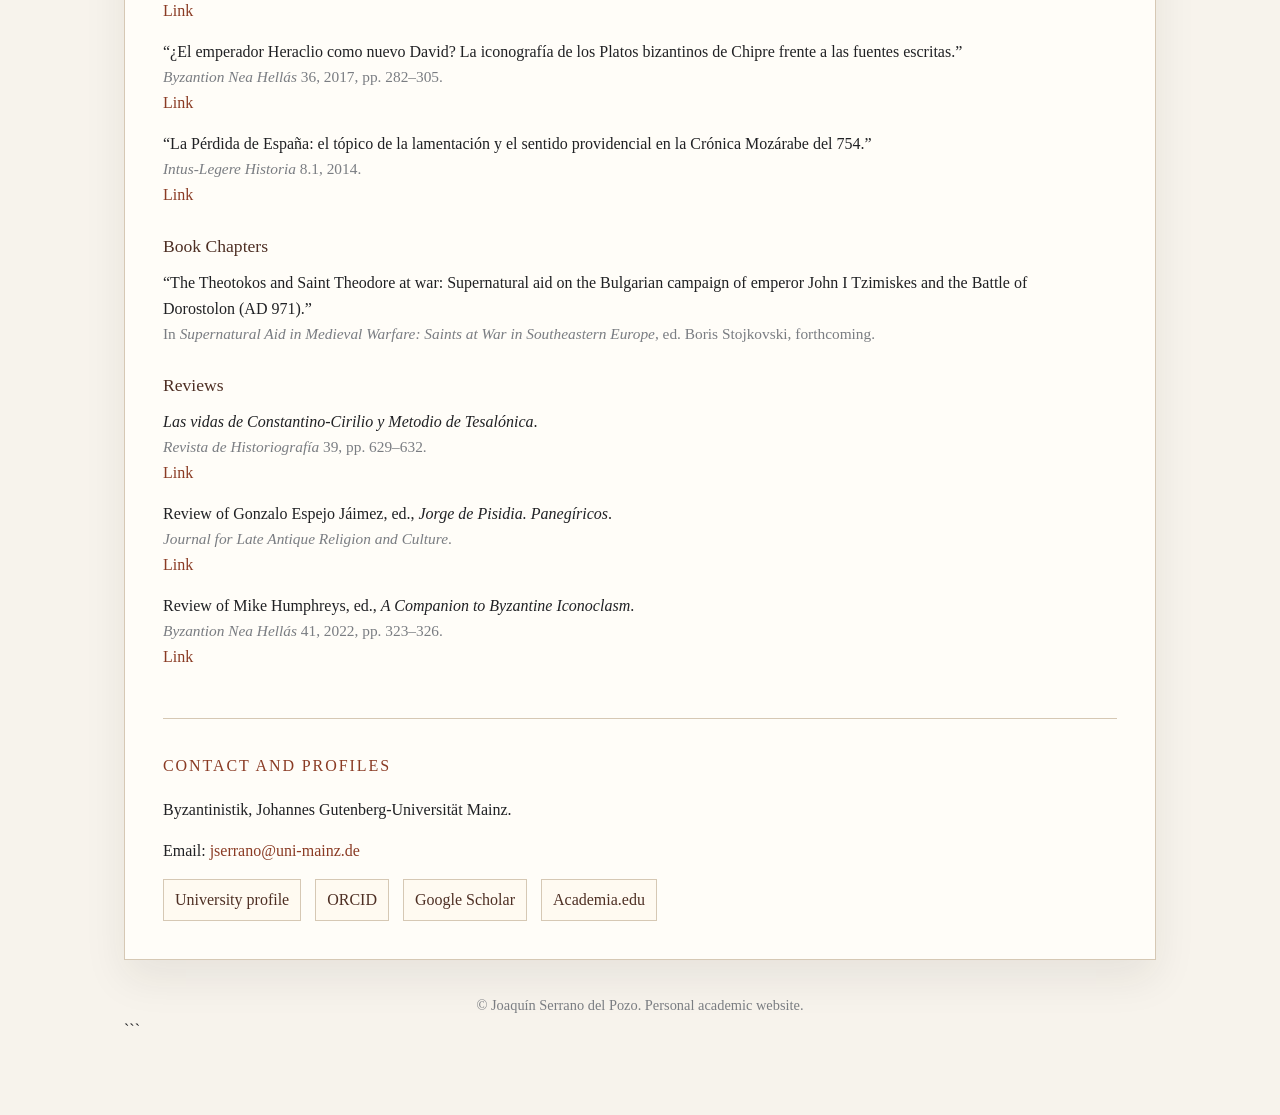
==== commit 14f63c5e: "Update index.html" ====
--- a/index.html
+++ b/index.html
@@ -50,7 +50,7 @@
         <h1>Joaquín Serrano del Pozo</h1>
 
         <p class="subtitle">
-          Historian specialising in Late Antique and Eastern Roman (“Byzantine”) culture, Christian relics, and the analysis of medieval war from a sociocultural perspective.
+          Historian of Late Antique and Eastern Roman (“Byzantine”) culture, with a focus on Christian relics and the sociocultural analysis of medieval war.
         </p>
 
         <p class="subtitle-translation">
@@ -71,7 +71,7 @@
       <h2>About</h2>
 
       <p>
-        I am a historian specialising in Late Antique and Eastern Roman (“Byzantine”) culture. My research interests include the study of medieval war from a sociocultural perspective, the veneration of Christian relics, and the interplay between literary, material, and iconographic sources.
+        I am a historian of Late Antique and Eastern Roman (“Byzantine”) culture. My research interests include the study of medieval war from a sociocultural perspective, the veneration of Christian relics, and the interplay between literary, material, and iconographic sources.
       </p>
 
       <p>
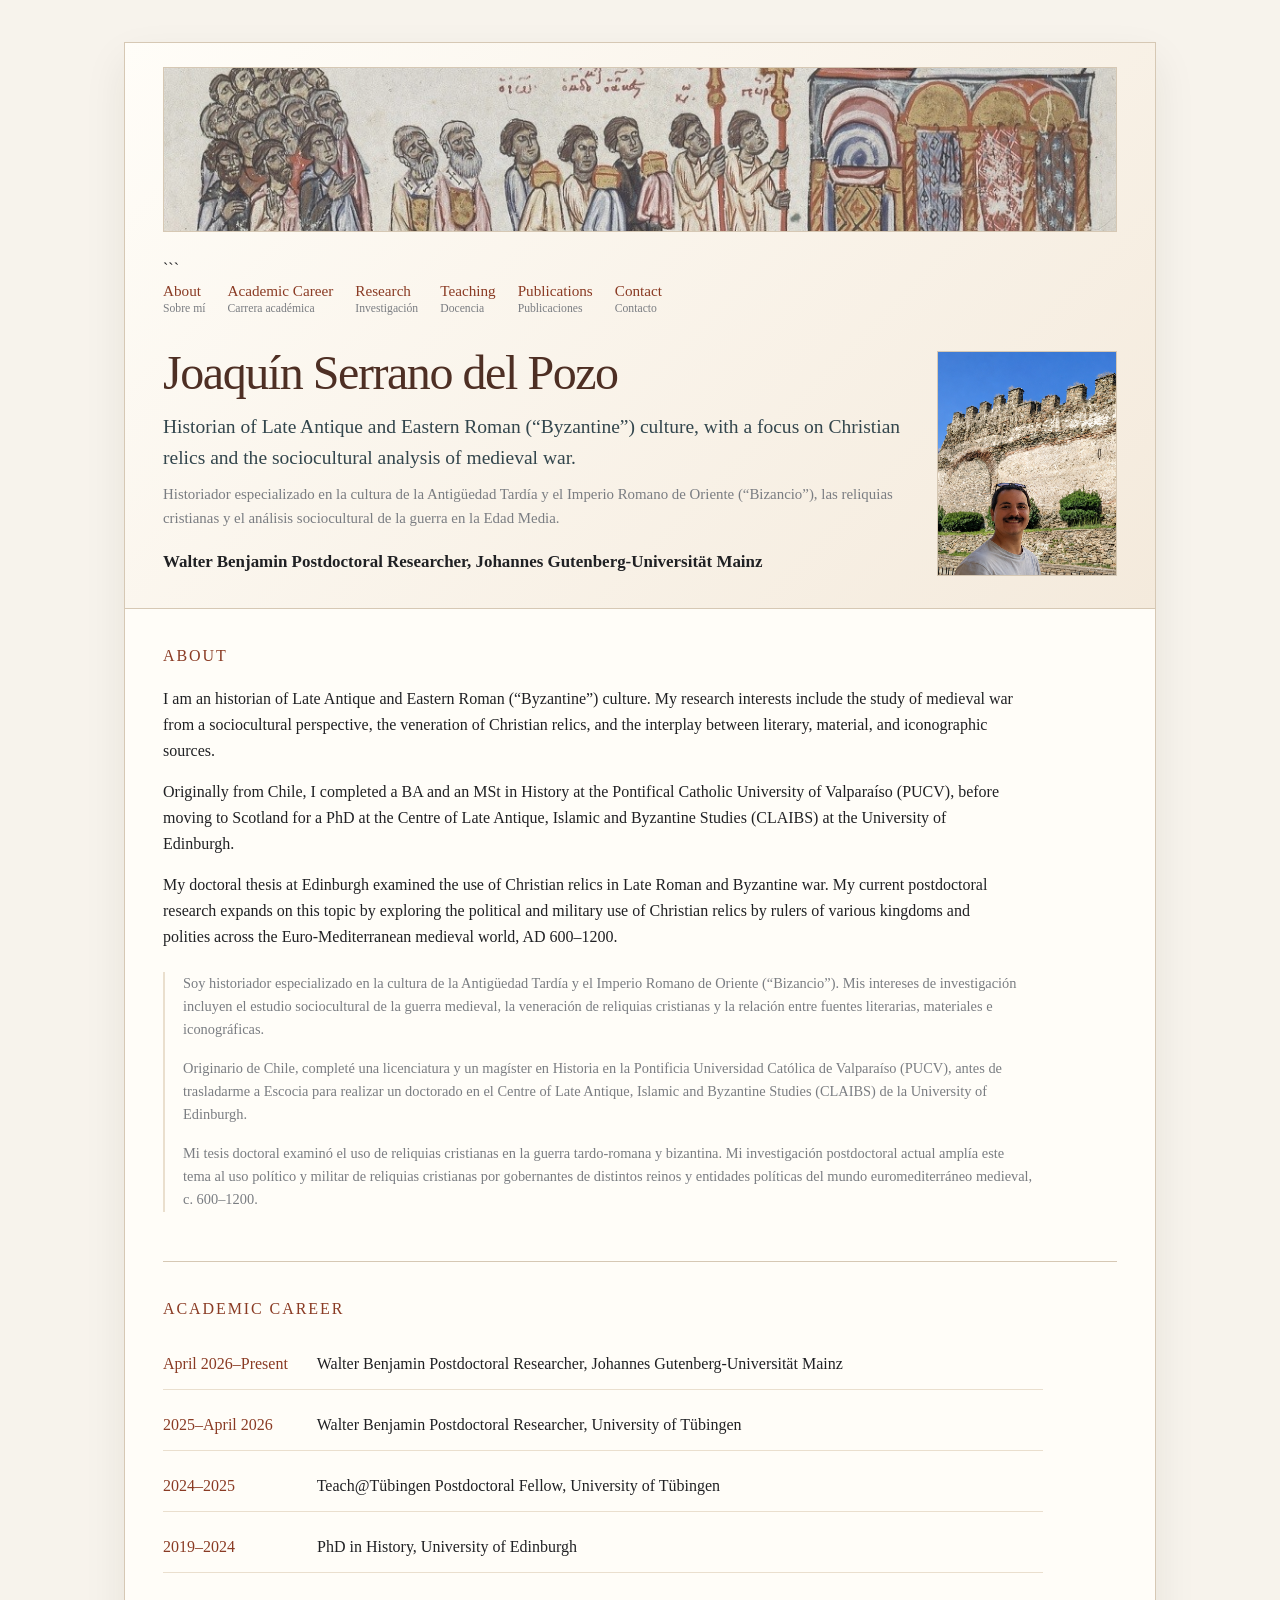
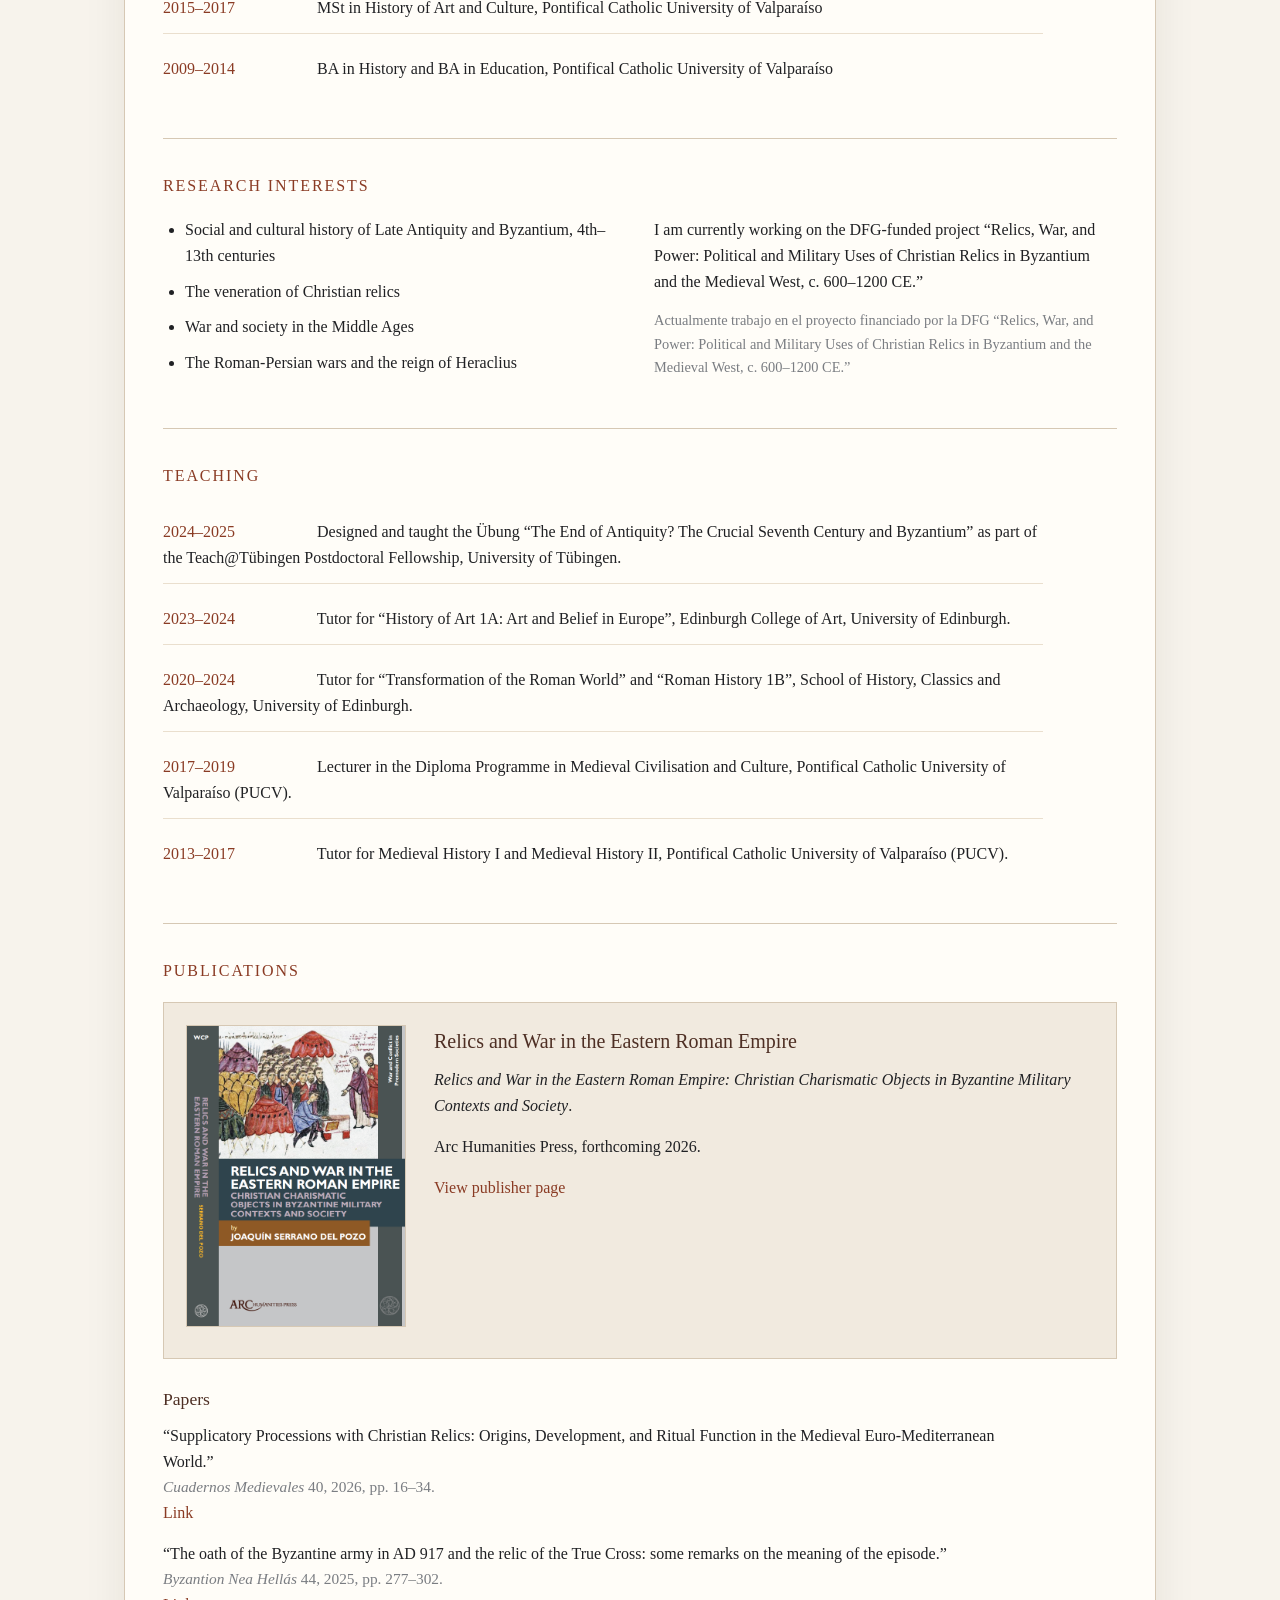
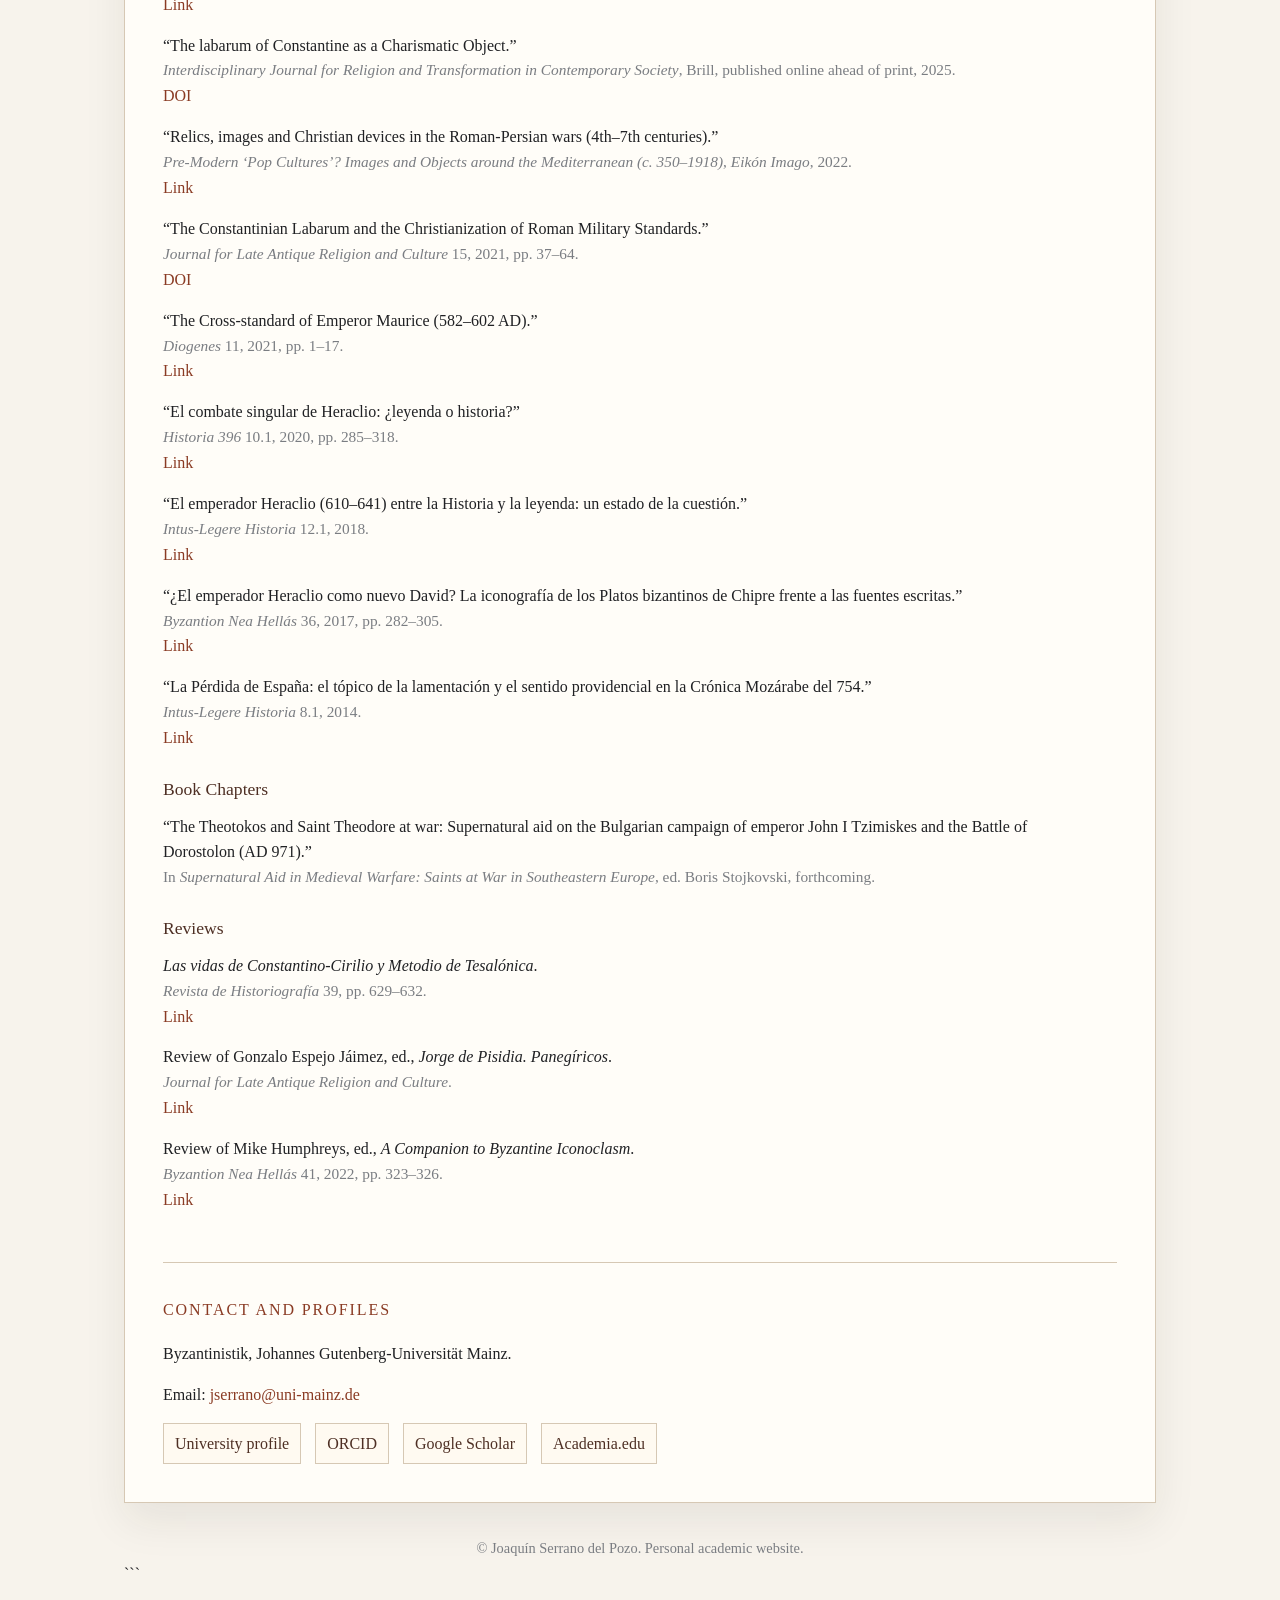
==== commit f399605d: "Update index.html" ====
--- a/index.html
+++ b/index.html
@@ -16,6 +16,7 @@
       <header>
         <div class="hero-banner"></div>
 
+```
     <div class="topline">
       <nav>
         <a href="#about" class="nav-item">
@@ -33,6 +34,11 @@
           <span class="nav-sub">Investigación</span>
         </a>
 
+        <a href="#teaching" class="nav-item">
+          <span class="nav-main">Teaching</span>
+          <span class="nav-sub">Docencia</span>
+        </a>
+
         <a href="#publications" class="nav-item">
           <span class="nav-main">Publications</span>
           <span class="nav-sub">Publicaciones</span>
@@ -71,7 +77,7 @@
       <h2>About</h2>
 
       <p>
-        I am a historian of Late Antique and Eastern Roman (“Byzantine”) culture. My research interests include the study of medieval war from a sociocultural perspective, the veneration of Christian relics, and the interplay between literary, material, and iconographic sources.
+        I am an historian of Late Antique and Eastern Roman (“Byzantine”) culture. My research interests include the study of medieval war from a sociocultural perspective, the veneration of Christian relics, and the interplay between literary, material, and iconographic sources.
       </p>
 
       <p>
@@ -84,7 +90,7 @@
 
       <div class="spanish-note">
         <p>
-          Soy historiador especializado en la cultura tardoantigua y romano-oriental (“bizantina”). Mis intereses de investigación incluyen el estudio sociocultural de la guerra medieval, la veneración de reliquias cristianas y la relación entre fuentes literarias, materiales e iconográficas.
+          Soy historiador especializado en la cultura de la Antigüedad Tardía y el Imperio Romano de Oriente (“Bizancio”). Mis intereses de investigación incluyen el estudio sociocultural de la guerra medieval, la veneración de reliquias cristianas y la relación entre fuentes literarias, materiales e iconográficas.
         </p>
 
         <p>
@@ -156,6 +162,37 @@
           </p>
         </div>
       </div>
+    </section>
+
+    <section id="teaching">
+      <h2>Teaching</h2>
+
+      <ul class="career-list">
+        <li>
+          <span class="year">2024–2025</span>
+          Designed and taught the Übung “The End of Antiquity? The Crucial Seventh Century and Byzantium” as part of the Teach@Tübingen Postdoctoral Fellowship, University of Tübingen.
+        </li>
+
+        <li>
+          <span class="year">2023–2024</span>
+          Tutor for “History of Art 1A: Art and Belief in Europe”, Edinburgh College of Art, University of Edinburgh.
+        </li>
+
+        <li>
+          <span class="year">2020–2024</span>
+          Tutor for “Transformation of the Roman World” and “Roman History 1B”, School of History, Classics and Archaeology, University of Edinburgh.
+        </li>
+
+        <li>
+          <span class="year">2017–2019</span>
+          Lecturer in the Diploma Programme in Medieval Civilisation and Culture, Pontifical Catholic University of Valparaíso (PUCV).
+        </li>
+
+        <li>
+          <span class="year">2013–2017</span>
+          Tutor for Medieval History I and Medieval History II, Pontifical Catholic University of Valparaíso (PUCV).
+        </li>
+      </ul>
     </section>
 
     <section id="publications">
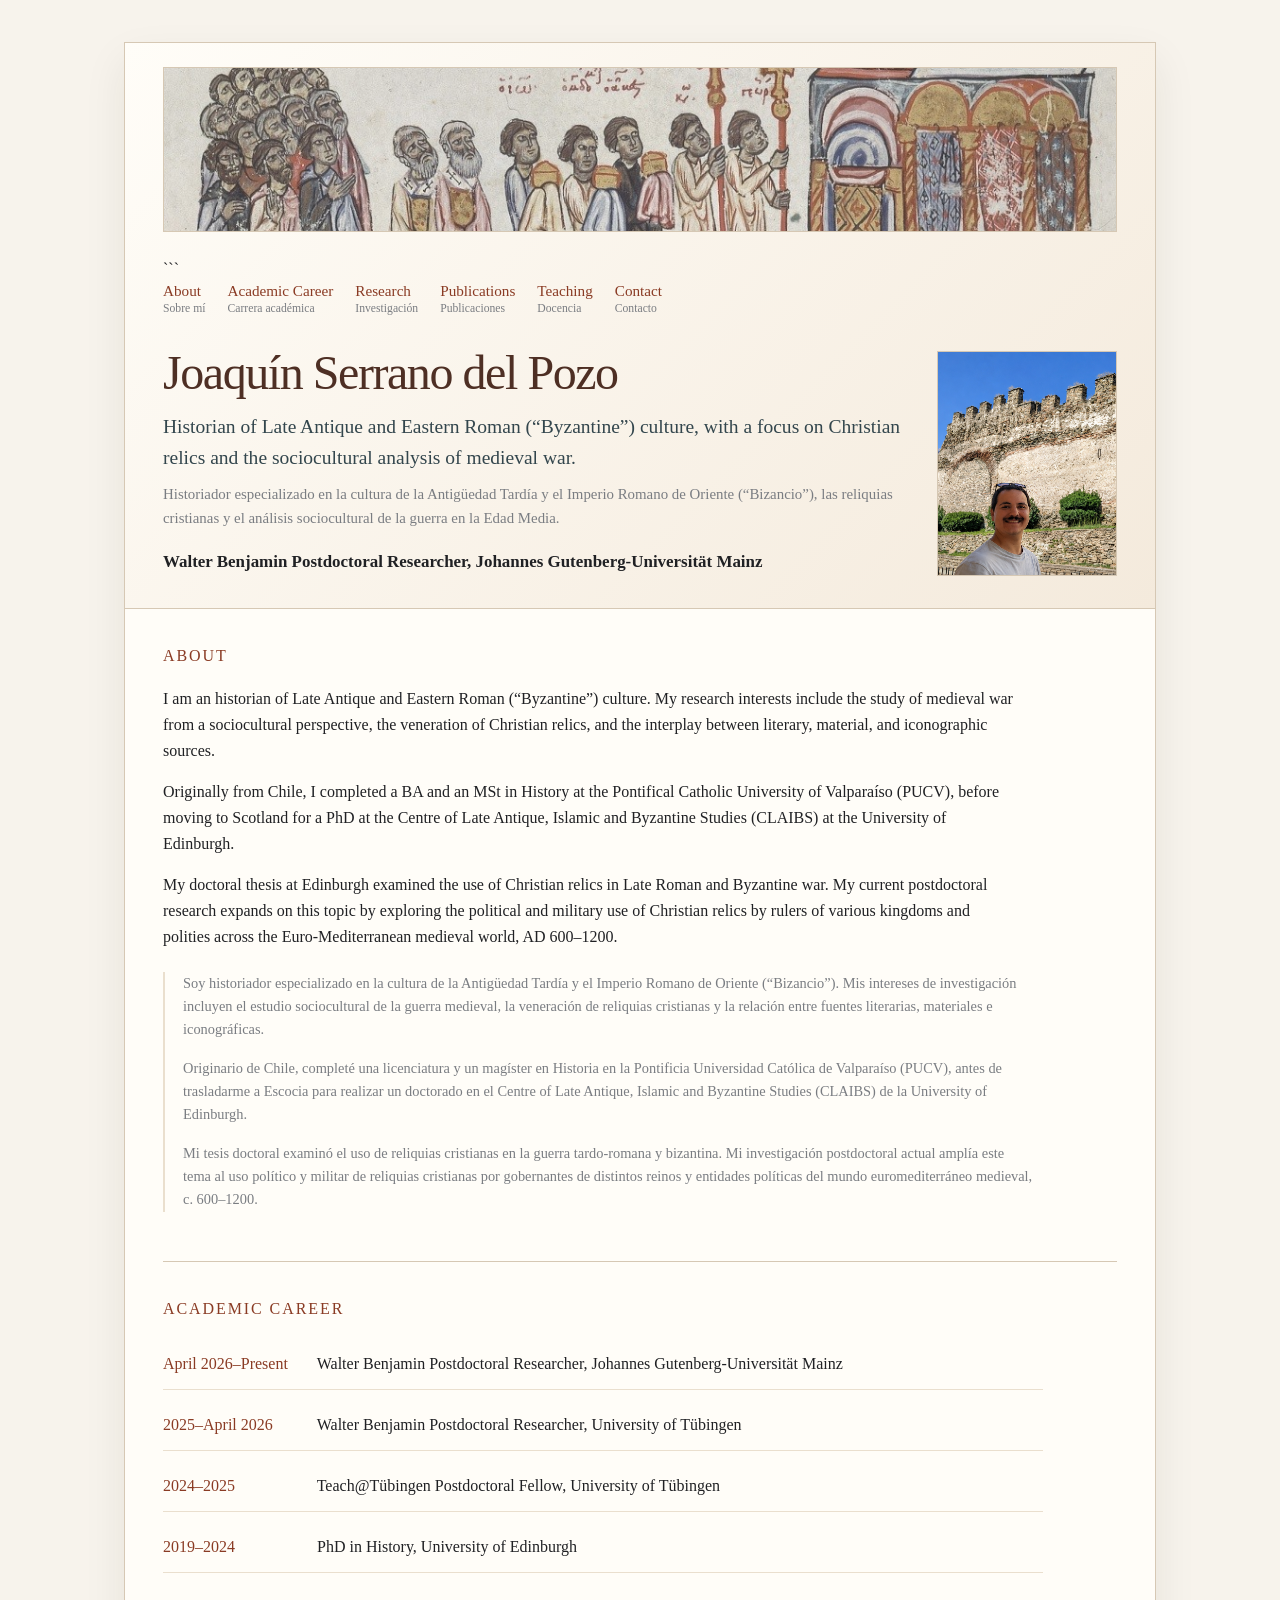
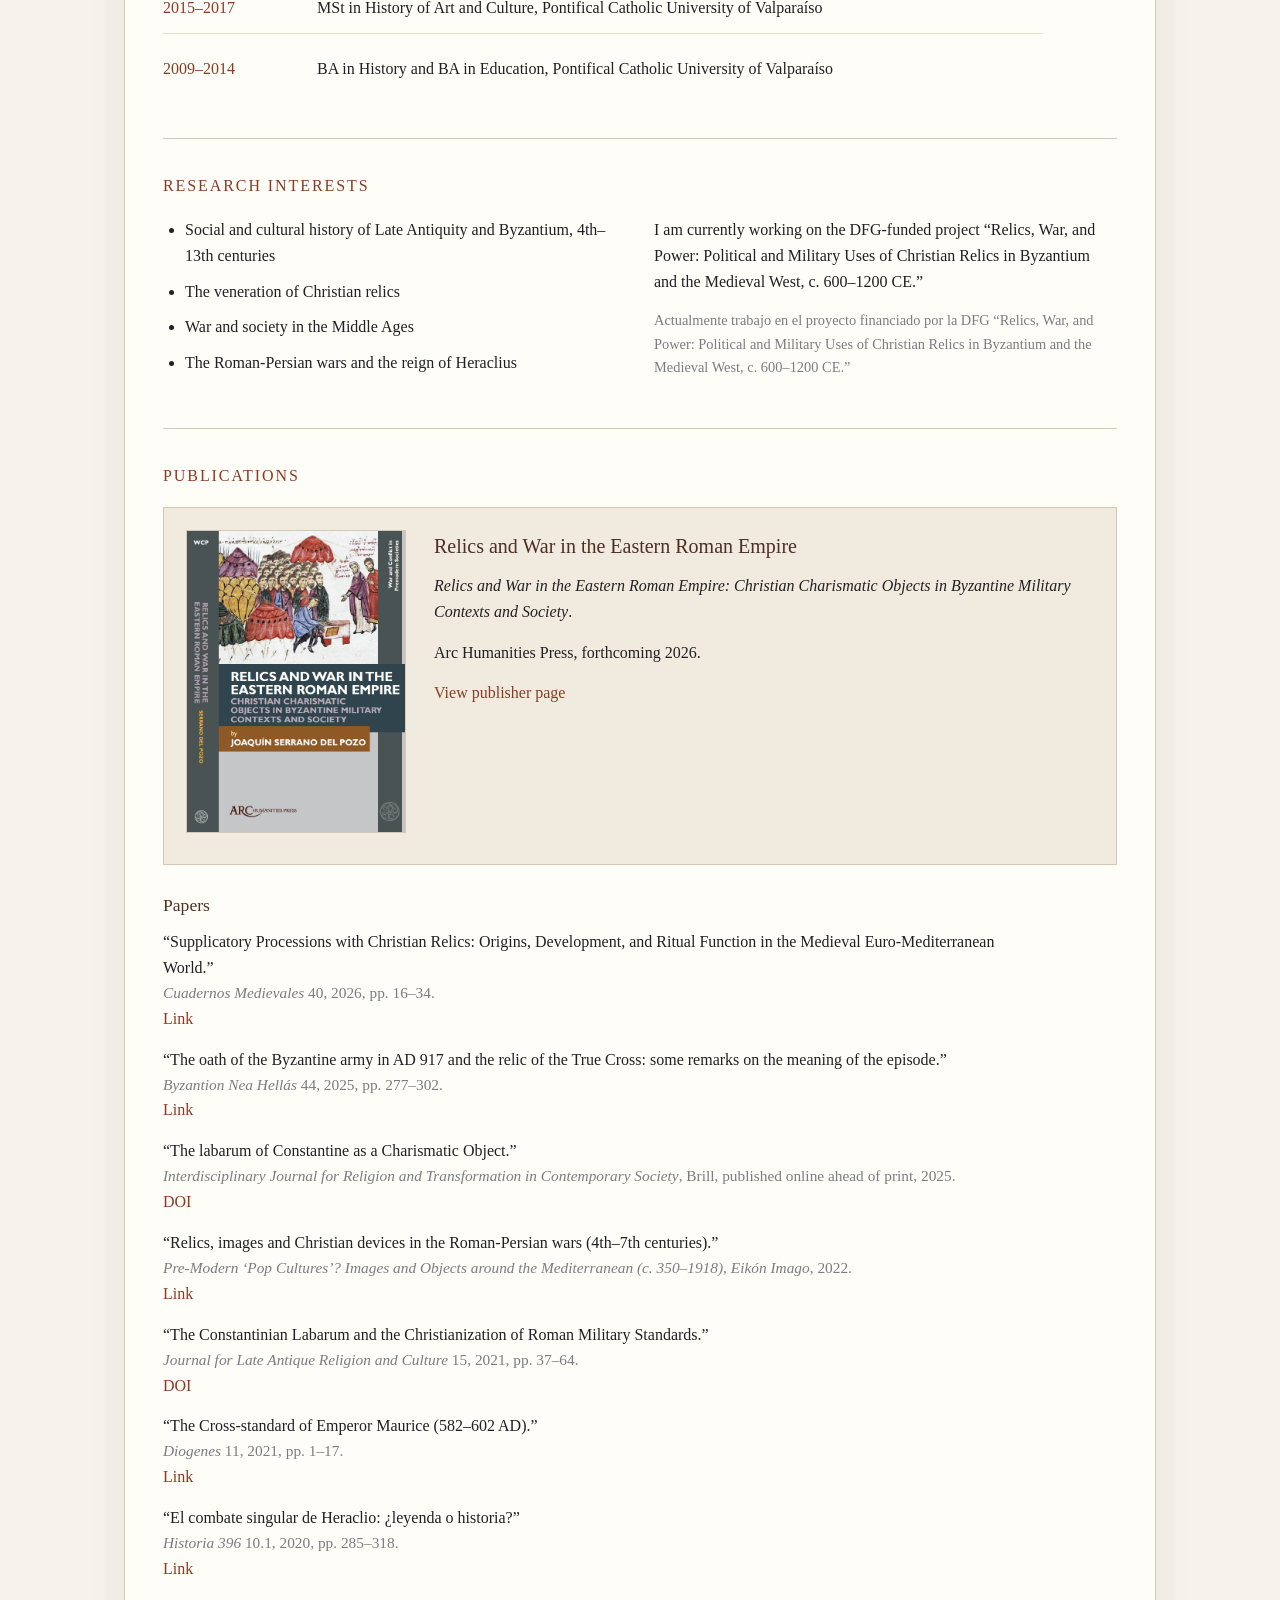
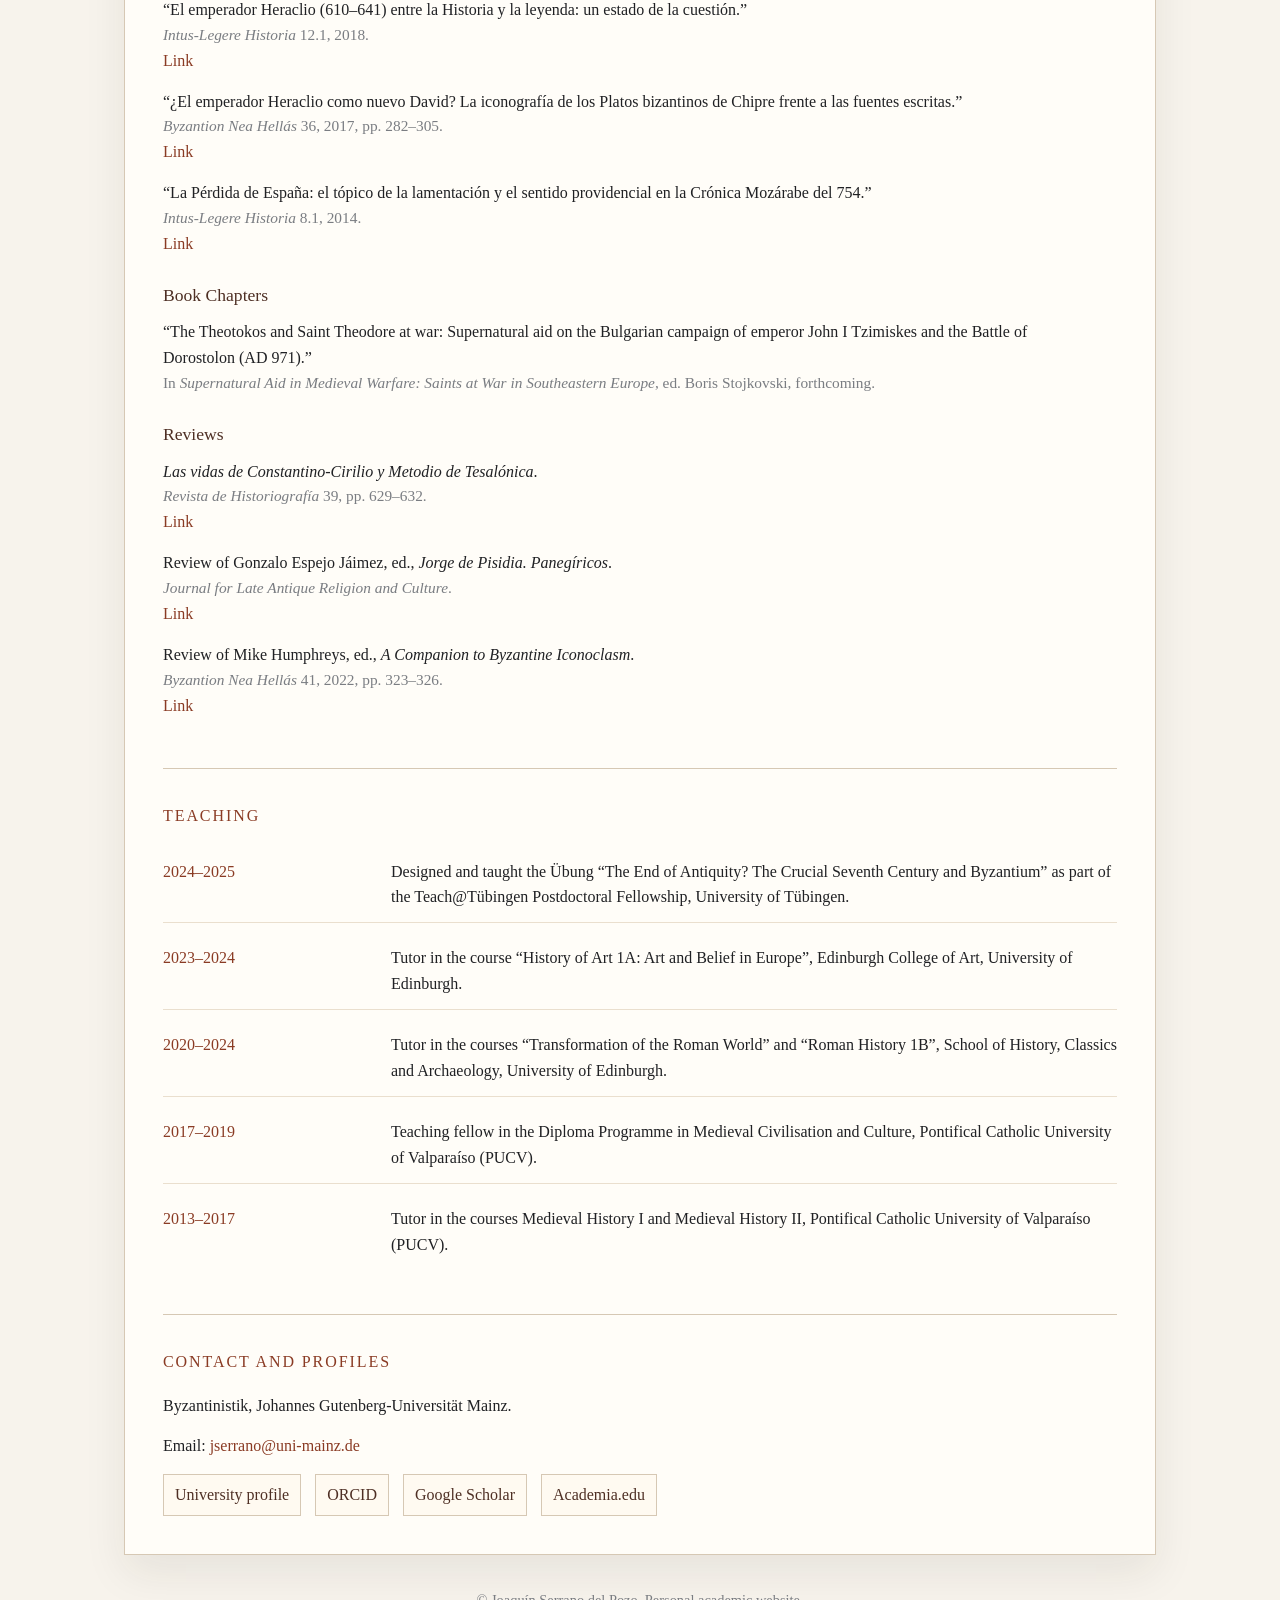
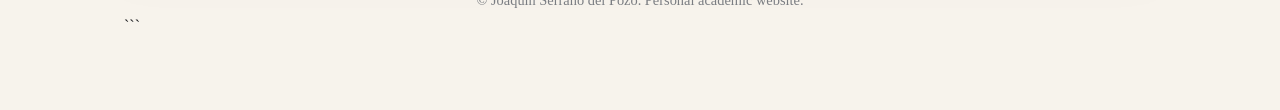
==== commit 17738769: "Update index.html" ====
--- a/index.html
+++ b/index.html
@@ -8,6 +8,41 @@
   <title>Joaquín Serrano del Pozo</title>
 
   <link rel="stylesheet" href="style.css" />
+
+  <style>
+    .teaching-list {
+      list-style: none;
+      padding-left: 0;
+      margin: 0;
+      max-width: 100%;
+    }
+
+    .teaching-list li {
+      display: grid;
+      grid-template-columns: 200px 1fr;
+      gap: 28px;
+      padding: 12px 0;
+      border-bottom: 1px solid #eadfce;
+    }
+
+    .teaching-list li:last-child {
+      border-bottom: none;
+    }
+
+    .teaching-list .year {
+      display: block;
+      min-width: 0;
+      color: var(--accent);
+    }
+
+    @media (max-width: 820px) {
+      .teaching-list li {
+        grid-template-columns: 1fr;
+        gap: 4px;
+      }
+    }
+  </style>
+
 </head>
 
 <body>
@@ -34,14 +69,14 @@
           <span class="nav-sub">Investigación</span>
         </a>
 
+        <a href="#publications" class="nav-item">
+          <span class="nav-main">Publications</span>
+          <span class="nav-sub">Publicaciones</span>
+        </a>
+
         <a href="#teaching" class="nav-item">
           <span class="nav-main">Teaching</span>
           <span class="nav-sub">Docencia</span>
-        </a>
-
-        <a href="#publications" class="nav-item">
-          <span class="nav-main">Publications</span>
-          <span class="nav-sub">Publicaciones</span>
         </a>
 
         <a href="#contact" class="nav-item">
@@ -164,43 +199,53 @@
       </div>
     </section>
 
+    <section id="publications">
+      <h2>Publications</h2>
+
+      <div id="publications-content">
+        <p class="muted">Loading publications…</p>
+      </div>
+    </section>
+
     <section id="teaching">
       <h2>Teaching</h2>
 
-      <ul class="career-list">
+      <ul class="teaching-list">
         <li>
           <span class="year">2024–2025</span>
-          Designed and taught the Übung “The End of Antiquity? The Crucial Seventh Century and Byzantium” as part of the Teach@Tübingen Postdoctoral Fellowship, University of Tübingen.
+          <span>
+            Designed and taught the Übung “The End of Antiquity? The Crucial Seventh Century and Byzantium” as part of the Teach@Tübingen Postdoctoral Fellowship, University of Tübingen.
+          </span>
         </li>
 
         <li>
           <span class="year">2023–2024</span>
-          Tutor for “History of Art 1A: Art and Belief in Europe”, Edinburgh College of Art, University of Edinburgh.
+          <span>
+            Tutor in the course “History of Art 1A: Art and Belief in Europe”, Edinburgh College of Art, University of Edinburgh.
+          </span>
         </li>
 
         <li>
           <span class="year">2020–2024</span>
-          Tutor for “Transformation of the Roman World” and “Roman History 1B”, School of History, Classics and Archaeology, University of Edinburgh.
+          <span>
+            Tutor in the courses “Transformation of the Roman World” and “Roman History 1B”, School of History, Classics and Archaeology, University of Edinburgh.
+          </span>
         </li>
 
         <li>
           <span class="year">2017–2019</span>
-          Lecturer in the Diploma Programme in Medieval Civilisation and Culture, Pontifical Catholic University of Valparaíso (PUCV).
+          <span>
+            Teaching fellow in the Diploma Programme in Medieval Civilisation and Culture, Pontifical Catholic University of Valparaíso (PUCV).
+          </span>
         </li>
 
         <li>
           <span class="year">2013–2017</span>
-          Tutor for Medieval History I and Medieval History II, Pontifical Catholic University of Valparaíso (PUCV).
+          <span>
+            Tutor in the courses Medieval History I and Medieval History II, Pontifical Catholic University of Valparaíso (PUCV).
+          </span>
         </li>
       </ul>
-    </section>
-
-    <section id="publications">
-      <h2>Publications</h2>
-
-      <div id="publications-content">
-        <p class="muted">Loading publications…</p>
-      </div>
     </section>
 
     <section id="contact">
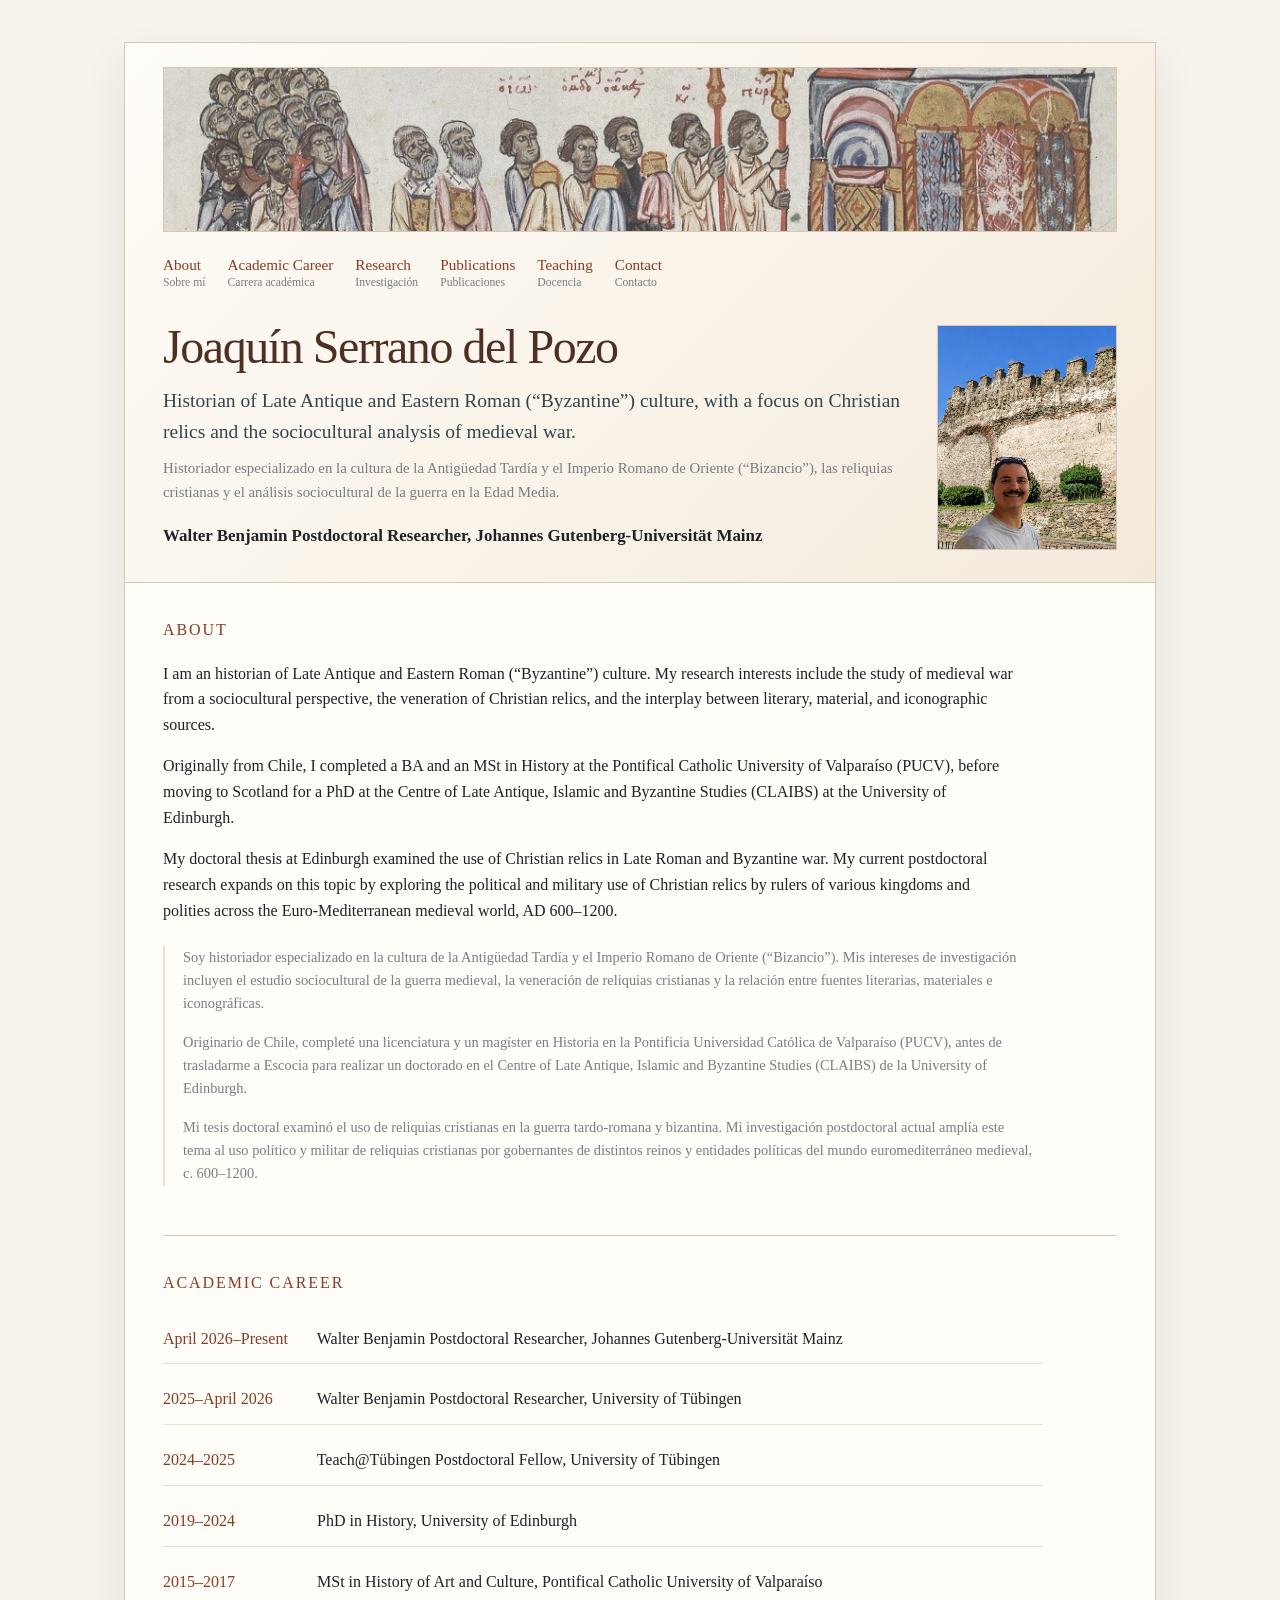
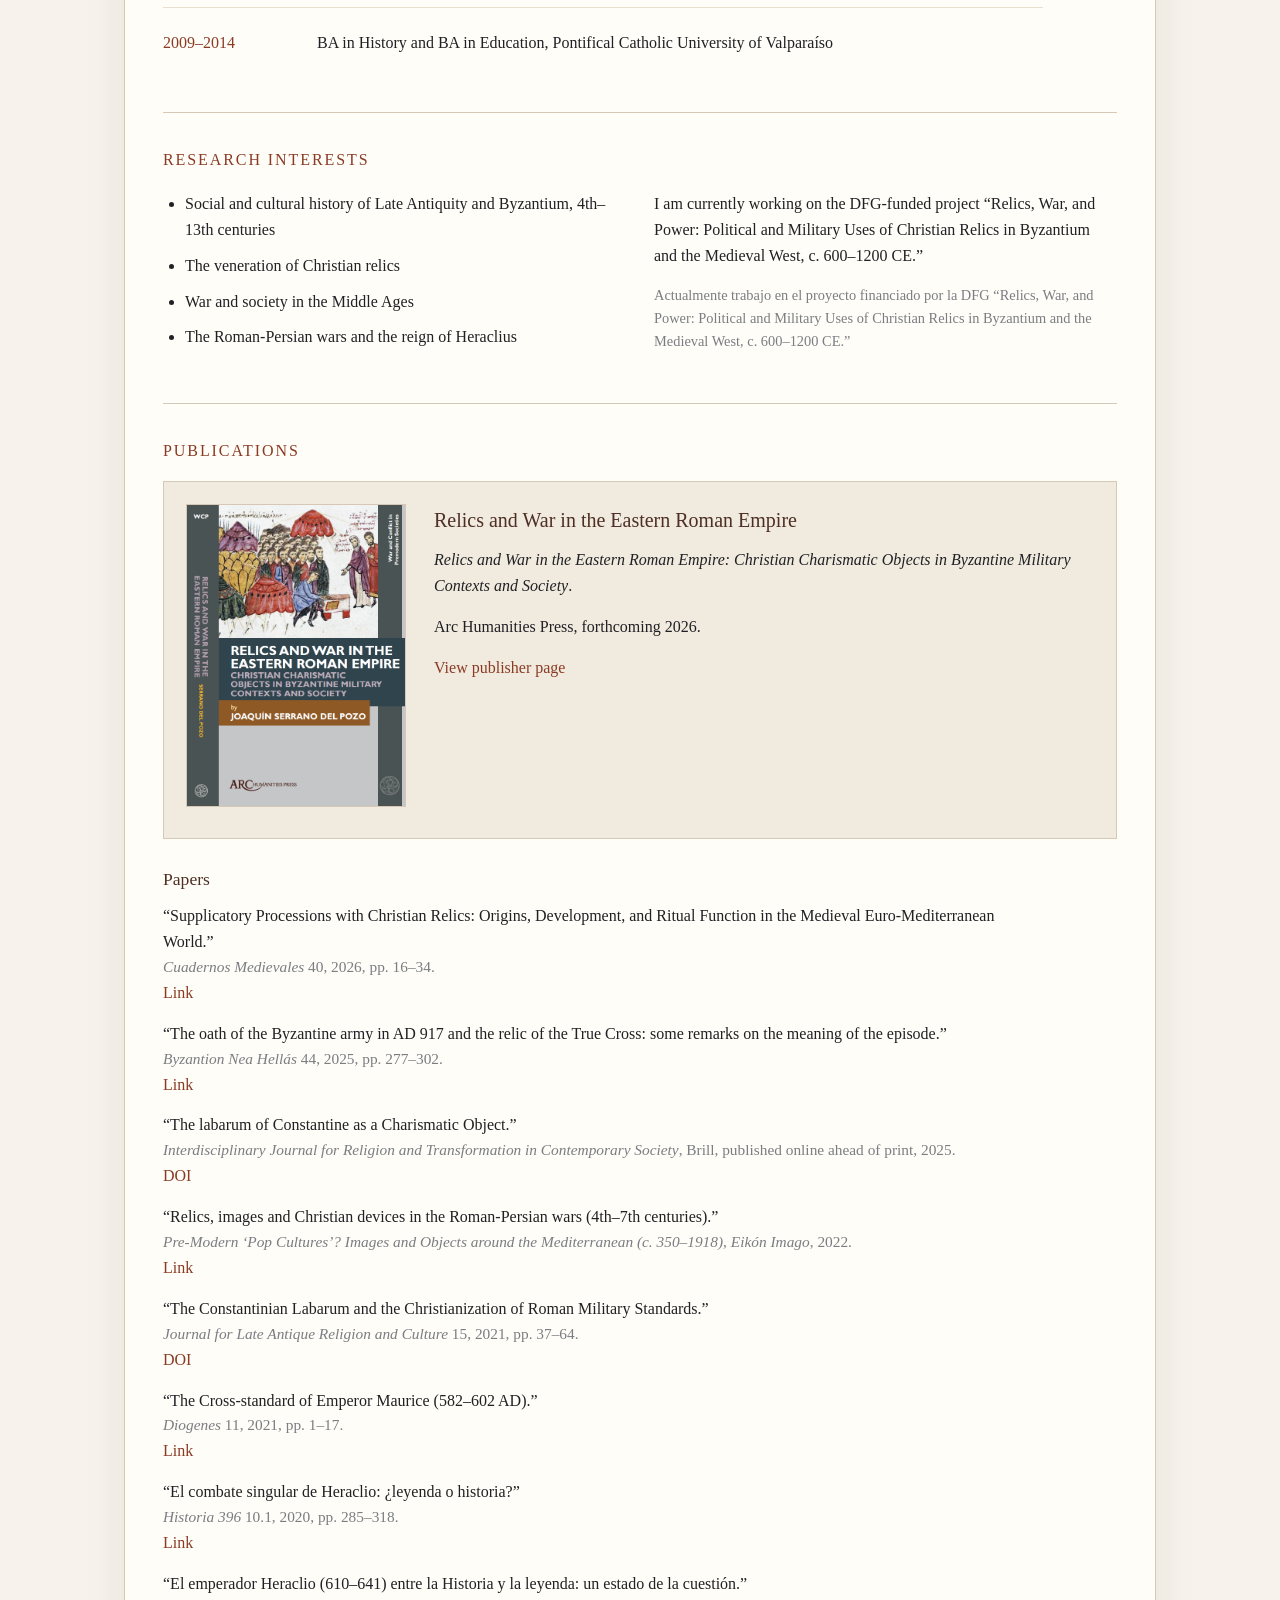
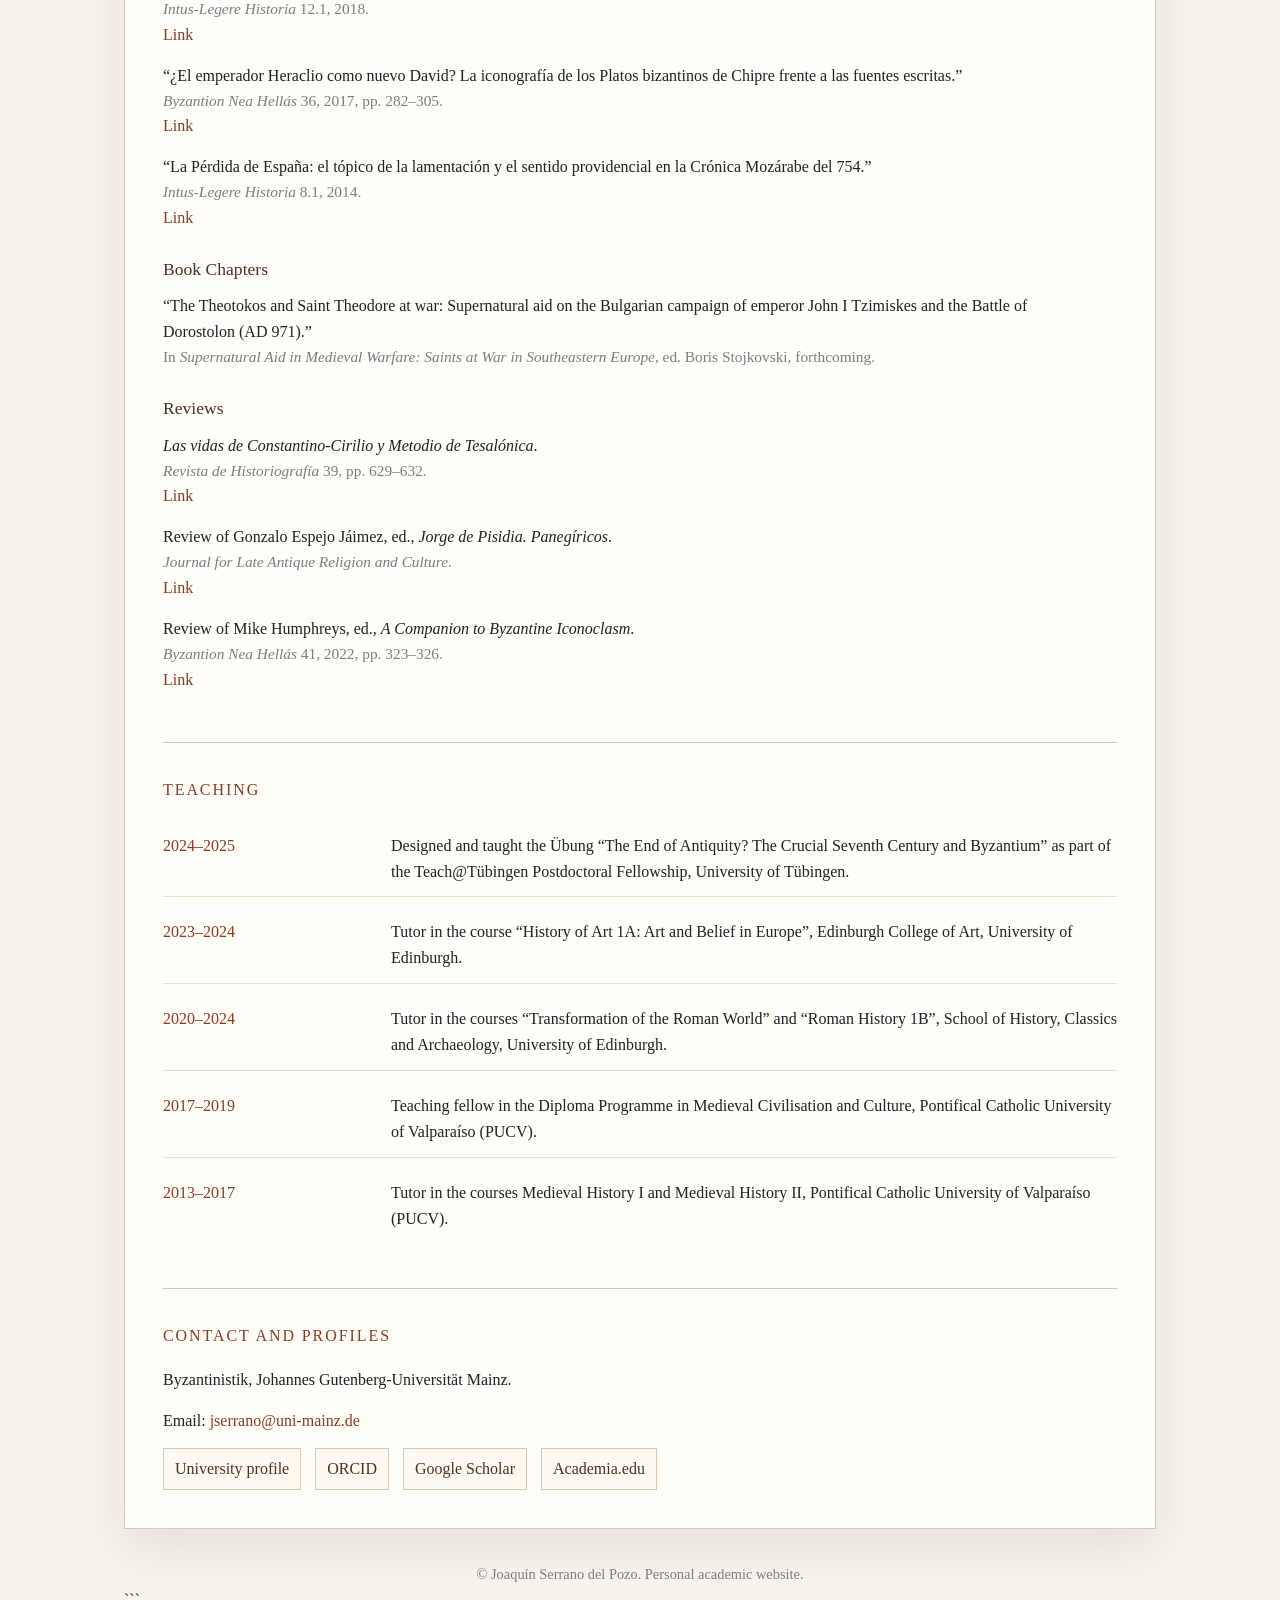
==== commit dcc6a711: "Update index.html" ====
--- a/index.html
+++ b/index.html
@@ -51,7 +51,6 @@
       <header>
         <div class="hero-banner"></div>
 
-```
     <div class="topline">
       <nav>
         <a href="#about" class="nav-item">
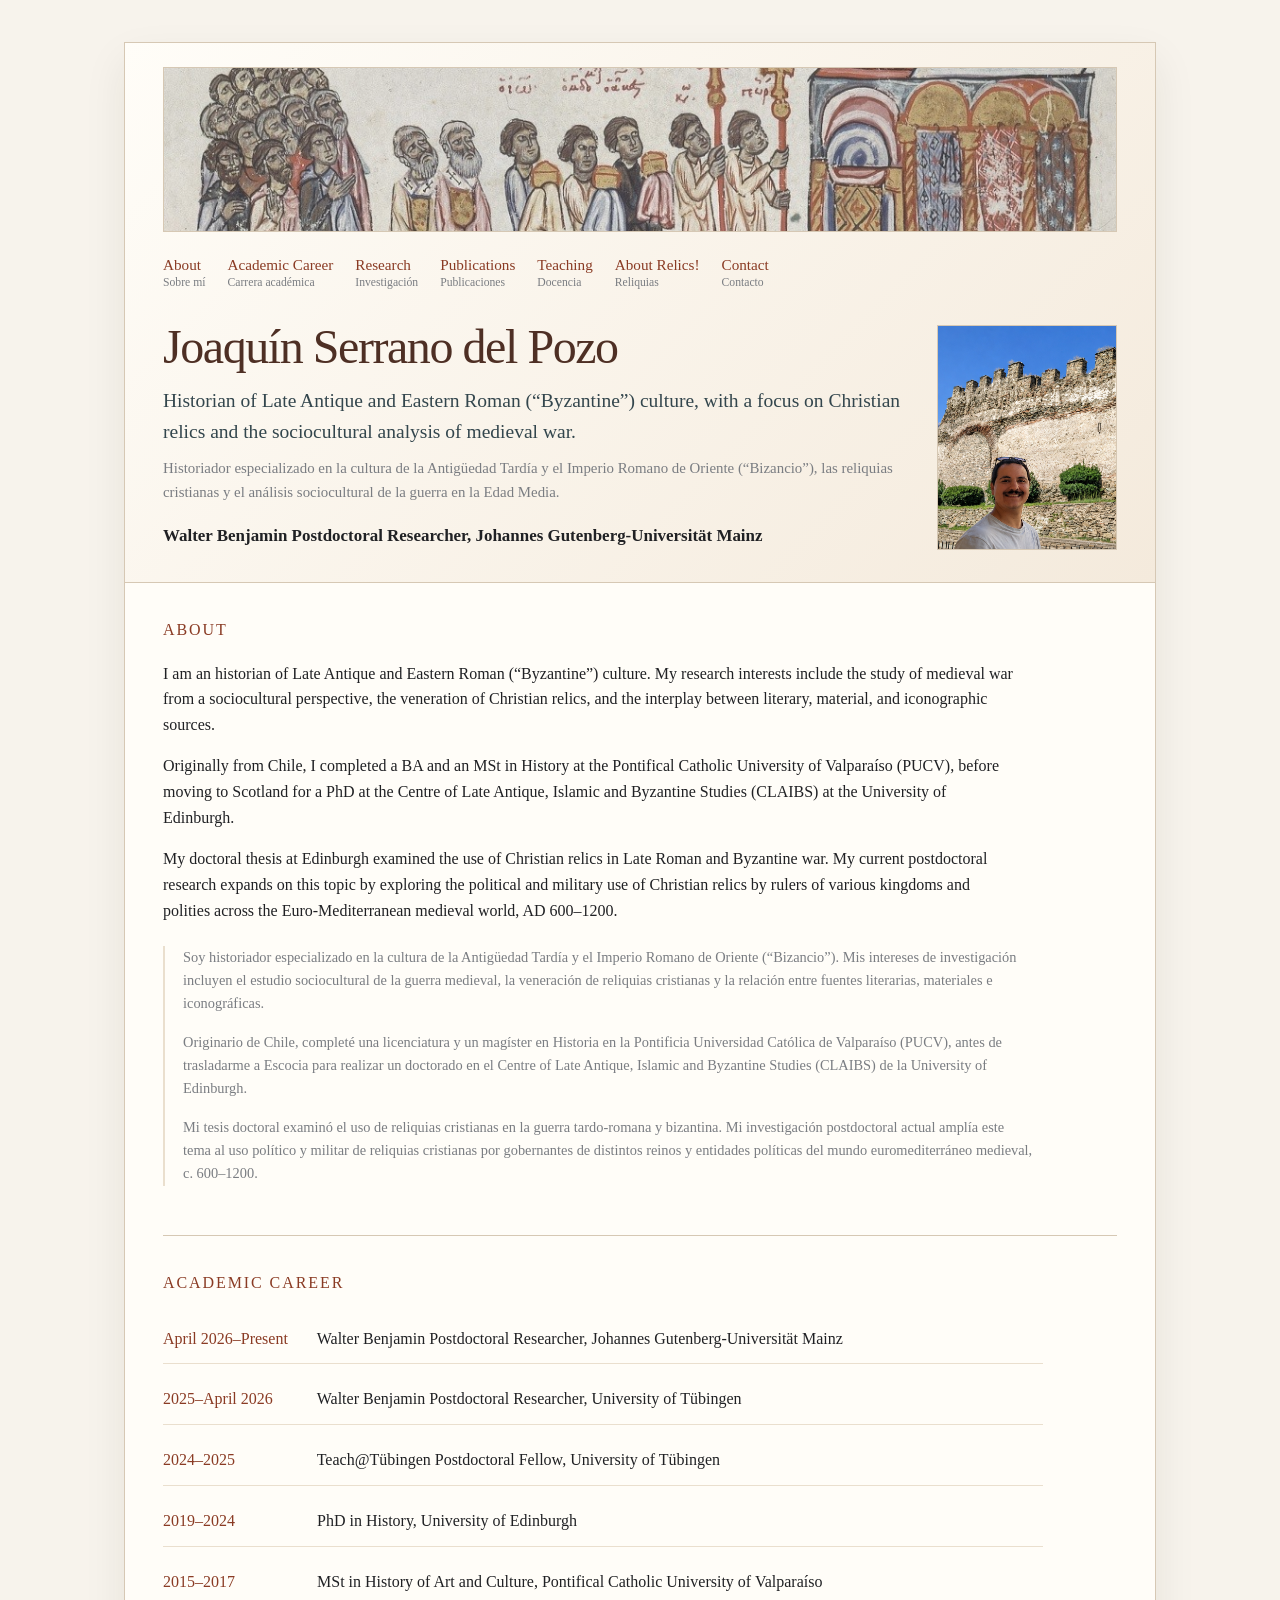
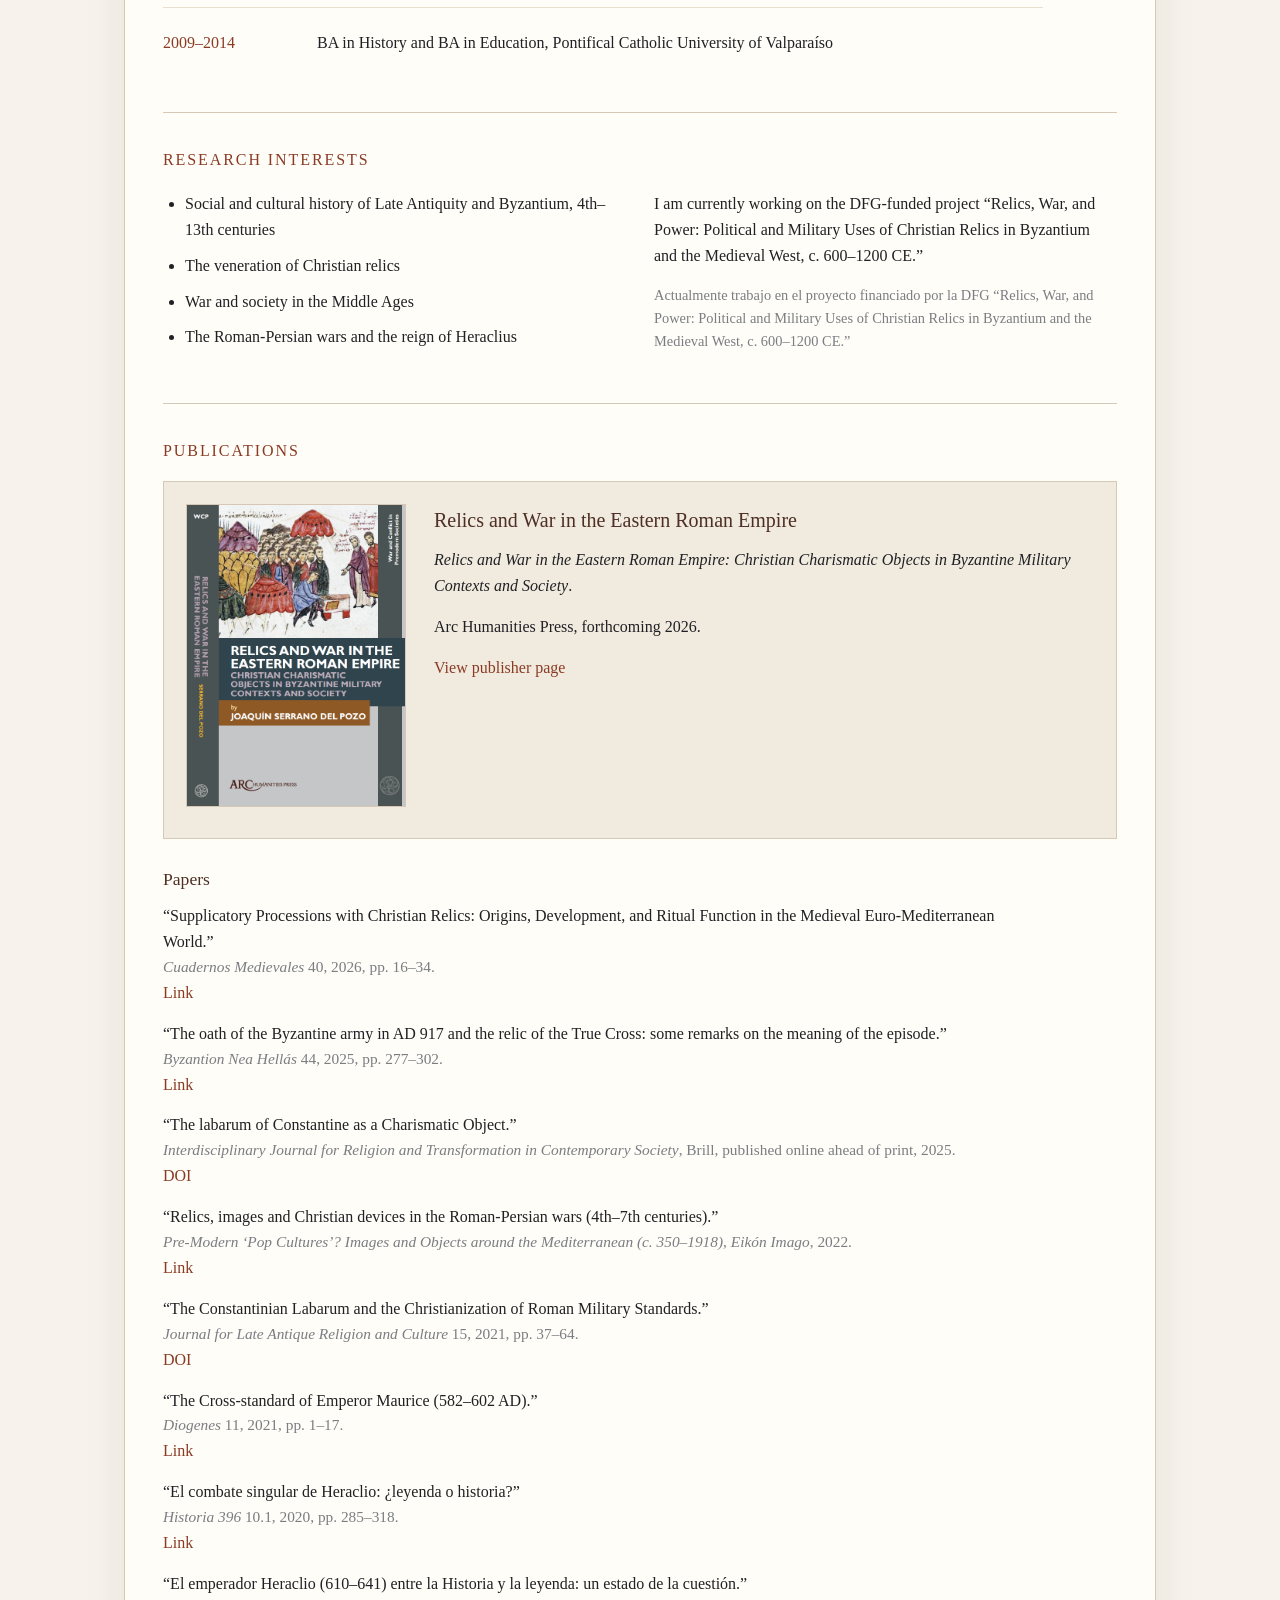
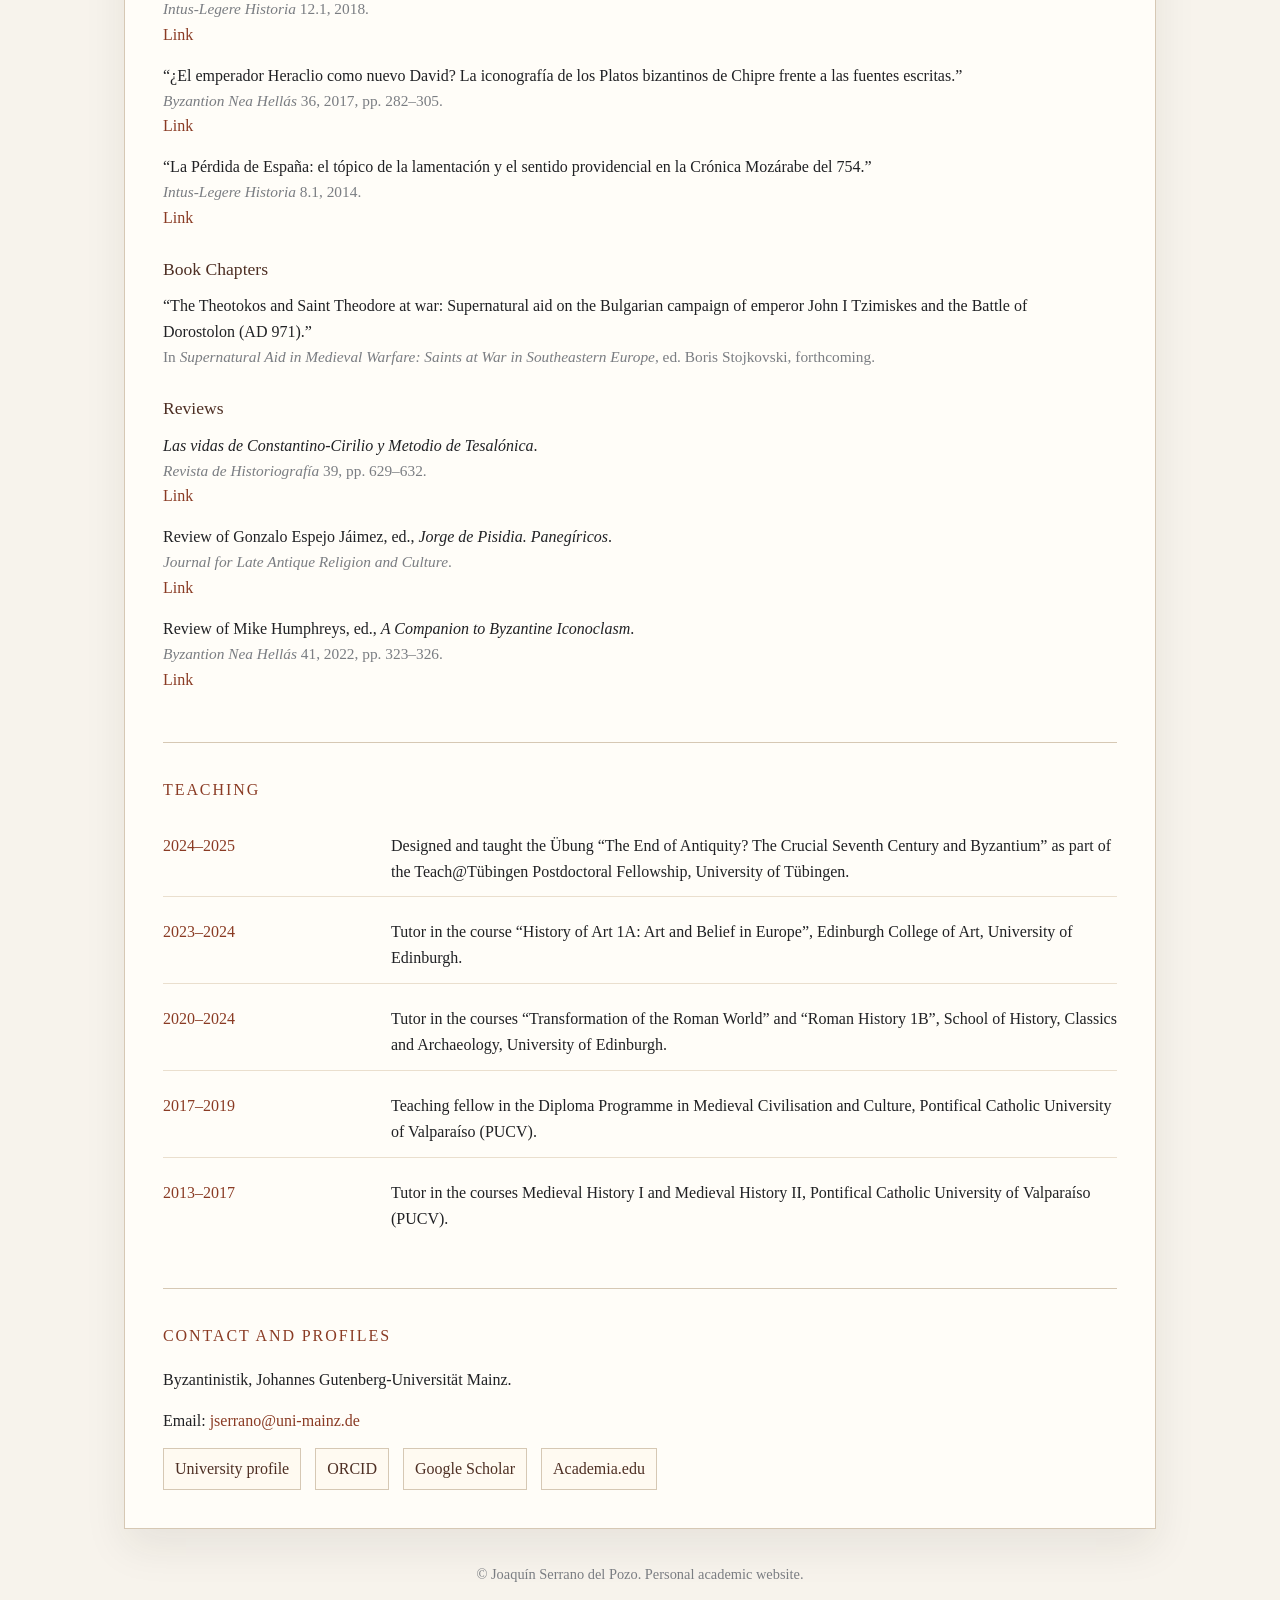
==== commit 76a4757e: "Update index.html" ====
--- a/index.html
+++ b/index.html
@@ -1,5 +1,4 @@
 <!DOCTYPE html>
-
 <html lang="en">
 <head>
   <meta charset="UTF-8" />
@@ -42,7 +41,6 @@
       }
     }
   </style>
-
 </head>
 
 <body>
@@ -51,228 +49,231 @@
       <header>
         <div class="hero-banner"></div>
 
-    <div class="topline">
-      <nav>
-        <a href="#about" class="nav-item">
-          <span class="nav-main">About</span>
-          <span class="nav-sub">Sobre mí</span>
-        </a>
-
-        <a href="#career" class="nav-item">
-          <span class="nav-main">Academic Career</span>
-          <span class="nav-sub">Carrera académica</span>
-        </a>
-
-        <a href="#research" class="nav-item">
-          <span class="nav-main">Research</span>
-          <span class="nav-sub">Investigación</span>
-        </a>
-
-        <a href="#publications" class="nav-item">
-          <span class="nav-main">Publications</span>
-          <span class="nav-sub">Publicaciones</span>
-        </a>
-
-        <a href="#teaching" class="nav-item">
-          <span class="nav-main">Teaching</span>
-          <span class="nav-sub">Docencia</span>
-        </a>
-
-        <a href="#contact" class="nav-item">
-          <span class="nav-main">Contact</span>
-          <span class="nav-sub">Contacto</span>
-        </a>
-      </nav>
+        <div class="topline">
+          <nav>
+            <a href="#about" class="nav-item">
+              <span class="nav-main">About</span>
+              <span class="nav-sub">Sobre mí</span>
+            </a>
+
+            <a href="#career" class="nav-item">
+              <span class="nav-main">Academic Career</span>
+              <span class="nav-sub">Carrera académica</span>
+            </a>
+
+            <a href="#research" class="nav-item">
+              <span class="nav-main">Research</span>
+              <span class="nav-sub">Investigación</span>
+            </a>
+
+            <a href="#publications" class="nav-item">
+              <span class="nav-main">Publications</span>
+              <span class="nav-sub">Publicaciones</span>
+            </a>
+
+            <a href="#teaching" class="nav-item">
+              <span class="nav-main">Teaching</span>
+              <span class="nav-sub">Docencia</span>
+            </a>
+
+            <a href="about-relics.html" class="nav-item">
+              <span class="nav-main">About Relics!</span>
+              <span class="nav-sub">Reliquias</span>
+            </a>
+
+            <a href="#contact" class="nav-item">
+              <span class="nav-main">Contact</span>
+              <span class="nav-sub">Contacto</span>
+            </a>
+          </nav>
+        </div>
+
+        <div class="hero">
+          <div>
+            <h1>Joaquín Serrano del Pozo</h1>
+
+            <p class="subtitle">
+              Historian of Late Antique and Eastern Roman (“Byzantine”) culture, with a focus on Christian relics and the sociocultural analysis of medieval war.
+            </p>
+
+            <p class="subtitle-translation">
+              Historiador especializado en la cultura de la Antigüedad Tardía y el Imperio Romano de Oriente (“Bizancio”), las reliquias cristianas y el análisis sociocultural de la guerra en la Edad Media.
+            </p>
+
+            <p class="affiliation">
+              Walter Benjamin Postdoctoral Researcher, Johannes Gutenberg-Universität Mainz
+            </p>
+          </div>
+
+          <img class="profile-photo" src="profile.png" alt="Joaquín Serrano del Pozo" />
+        </div>
+      </header>
+
+      <main>
+        <section id="about">
+          <h2>About</h2>
+
+          <p>
+            I am an historian of Late Antique and Eastern Roman (“Byzantine”) culture. My research interests include the study of medieval war from a sociocultural perspective, the veneration of Christian relics, and the interplay between literary, material, and iconographic sources.
+          </p>
+
+          <p>
+            Originally from Chile, I completed a BA and an MSt in History at the Pontifical Catholic University of Valparaíso (PUCV), before moving to Scotland for a PhD at the Centre of Late Antique, Islamic and Byzantine Studies (CLAIBS) at the University of Edinburgh.
+          </p>
+
+          <p>
+            My doctoral thesis at Edinburgh examined the use of Christian relics in Late Roman and Byzantine war. My current postdoctoral research expands on this topic by exploring the political and military use of Christian relics by rulers of various kingdoms and polities across the Euro-Mediterranean medieval world, AD 600–1200.
+          </p>
+
+          <div class="spanish-note">
+            <p>
+              Soy historiador especializado en la cultura de la Antigüedad Tardía y el Imperio Romano de Oriente (“Bizancio”). Mis intereses de investigación incluyen el estudio sociocultural de la guerra medieval, la veneración de reliquias cristianas y la relación entre fuentes literarias, materiales e iconográficas.
+            </p>
+
+            <p>
+              Originario de Chile, completé una licenciatura y un magíster en Historia en la Pontificia Universidad Católica de Valparaíso (PUCV), antes de trasladarme a Escocia para realizar un doctorado en el Centre of Late Antique, Islamic and Byzantine Studies (CLAIBS) de la University of Edinburgh.
+            </p>
+
+            <p>
+              Mi tesis doctoral examinó el uso de reliquias cristianas en la guerra tardo-romana y bizantina. Mi investigación postdoctoral actual amplía este tema al uso político y militar de reliquias cristianas por gobernantes de distintos reinos y entidades políticas del mundo euromediterráneo medieval, c. 600–1200.
+            </p>
+          </div>
+        </section>
+
+        <section id="career">
+          <h2>Academic Career</h2>
+
+          <ul class="career-list">
+            <li>
+              <span class="year">April 2026–Present</span>
+              Walter Benjamin Postdoctoral Researcher, Johannes Gutenberg-Universität Mainz
+            </li>
+
+            <li>
+              <span class="year">2025–April 2026</span>
+              Walter Benjamin Postdoctoral Researcher, University of Tübingen
+            </li>
+
+            <li>
+              <span class="year">2024–2025</span>
+              Teach@Tübingen Postdoctoral Fellow, University of Tübingen
+            </li>
+
+            <li>
+              <span class="year">2019–2024</span>
+              PhD in History, University of Edinburgh
+            </li>
+
+            <li>
+              <span class="year">2015–2017</span>
+              MSt in History of Art and Culture, Pontifical Catholic University of Valparaíso
+            </li>
+
+            <li>
+              <span class="year">2009–2014</span>
+              BA in History and BA in Education, Pontifical Catholic University of Valparaíso
+            </li>
+          </ul>
+        </section>
+
+        <section id="research">
+          <h2>Research Interests</h2>
+
+          <div class="two-columns">
+            <div>
+              <ul>
+                <li>Social and cultural history of Late Antiquity and Byzantium, 4th–13th centuries</li>
+                <li>The veneration of Christian relics</li>
+                <li>War and society in the Middle Ages</li>
+                <li>The Roman-Persian wars and the reign of Heraclius</li>
+              </ul>
+            </div>
+
+            <div>
+              <p>
+                I am currently working on the DFG-funded project “Relics, War, and Power: Political and Military Uses of Christian Relics in Byzantium and the Medieval West, c. 600–1200 CE.”
+              </p>
+
+              <p class="small-translation">
+                Actualmente trabajo en el proyecto financiado por la DFG “Relics, War, and Power: Political and Military Uses of Christian Relics in Byzantium and the Medieval West, c. 600–1200 CE.”
+              </p>
+            </div>
+          </div>
+        </section>
+
+        <section id="publications">
+          <h2>Publications</h2>
+
+          <div id="publications-content">
+            <p class="muted">Loading publications…</p>
+          </div>
+        </section>
+
+        <section id="teaching">
+          <h2>Teaching</h2>
+
+          <ul class="teaching-list">
+            <li>
+              <span class="year">2024–2025</span>
+              <span>
+                Designed and taught the Übung “The End of Antiquity? The Crucial Seventh Century and Byzantium” as part of the Teach@Tübingen Postdoctoral Fellowship, University of Tübingen.
+              </span>
+            </li>
+
+            <li>
+              <span class="year">2023–2024</span>
+              <span>
+                Tutor in the course “History of Art 1A: Art and Belief in Europe”, Edinburgh College of Art, University of Edinburgh.
+              </span>
+            </li>
+
+            <li>
+              <span class="year">2020–2024</span>
+              <span>
+                Tutor in the courses “Transformation of the Roman World” and “Roman History 1B”, School of History, Classics and Archaeology, University of Edinburgh.
+              </span>
+            </li>
+
+            <li>
+              <span class="year">2017–2019</span>
+              <span>
+                Teaching fellow in the Diploma Programme in Medieval Civilisation and Culture, Pontifical Catholic University of Valparaíso (PUCV).
+              </span>
+            </li>
+
+            <li>
+              <span class="year">2013–2017</span>
+              <span>
+                Tutor in the courses Medieval History I and Medieval History II, Pontifical Catholic University of Valparaíso (PUCV).
+              </span>
+            </li>
+          </ul>
+        </section>
+
+        <section id="contact">
+          <h2>Contact and Profiles</h2>
+
+          <p>
+            Byzantinistik, Johannes Gutenberg-Universität Mainz.
+          </p>
+
+          <p>
+            Email: <a href="mailto:jserrano@uni-mainz.de">jserrano@uni-mainz.de</a>
+          </p>
+
+          <div class="links">
+            <a class="link-button" href="https://uni-tuebingen.de/fakultaeten/philosophische-fakultaet/fachbereiche/geschichtswissenschaft/seminareinstitute/mittelalterliche-geschichte/personen/serrano-del-pozo/">University profile</a>
+            <a class="link-button" href="https://orcid.org/0000-0002-5093-8924">ORCID</a>
+            <a class="link-button" href="https://scholar.google.com/citations?user=YQ7-QGcAAAAJ&hl=es">Google Scholar</a>
+            <a class="link-button" href="https://uni-tuebingen.academia.edu/Joaqu%C3%ADnSerranodelPozo">Academia.edu</a>
+          </div>
+        </section>
+      </main>
     </div>
 
-    <div class="hero">
-      <div>
-        <h1>Joaquín Serrano del Pozo</h1>
-
-        <p class="subtitle">
-          Historian of Late Antique and Eastern Roman (“Byzantine”) culture, with a focus on Christian relics and the sociocultural analysis of medieval war.
-        </p>
-
-        <p class="subtitle-translation">
-          Historiador especializado en la cultura de la Antigüedad Tardía y el Imperio Romano de Oriente (“Bizancio”), las reliquias cristianas y el análisis sociocultural de la guerra en la Edad Media.
-        </p>
-
-        <p class="affiliation">
-          Walter Benjamin Postdoctoral Researcher, Johannes Gutenberg-Universität Mainz
-        </p>
-      </div>
-
-      <img class="profile-photo" src="profile.png" alt="Joaquín Serrano del Pozo" />
-    </div>
-  </header>
-
-  <main>
-    <section id="about">
-      <h2>About</h2>
-
-      <p>
-        I am an historian of Late Antique and Eastern Roman (“Byzantine”) culture. My research interests include the study of medieval war from a sociocultural perspective, the veneration of Christian relics, and the interplay between literary, material, and iconographic sources.
-      </p>
-
-      <p>
-        Originally from Chile, I completed a BA and an MSt in History at the Pontifical Catholic University of Valparaíso (PUCV), before moving to Scotland for a PhD at the Centre of Late Antique, Islamic and Byzantine Studies (CLAIBS) at the University of Edinburgh.
-      </p>
-
-      <p>
-        My doctoral thesis at Edinburgh examined the use of Christian relics in Late Roman and Byzantine war. My current postdoctoral research expands on this topic by exploring the political and military use of Christian relics by rulers of various kingdoms and polities across the Euro-Mediterranean medieval world, AD 600–1200.
-      </p>
-
-      <div class="spanish-note">
-        <p>
-          Soy historiador especializado en la cultura de la Antigüedad Tardía y el Imperio Romano de Oriente (“Bizancio”). Mis intereses de investigación incluyen el estudio sociocultural de la guerra medieval, la veneración de reliquias cristianas y la relación entre fuentes literarias, materiales e iconográficas.
-        </p>
-
-        <p>
-          Originario de Chile, completé una licenciatura y un magíster en Historia en la Pontificia Universidad Católica de Valparaíso (PUCV), antes de trasladarme a Escocia para realizar un doctorado en el Centre of Late Antique, Islamic and Byzantine Studies (CLAIBS) de la University of Edinburgh.
-        </p>
-
-        <p>
-          Mi tesis doctoral examinó el uso de reliquias cristianas en la guerra tardo-romana y bizantina. Mi investigación postdoctoral actual amplía este tema al uso político y militar de reliquias cristianas por gobernantes de distintos reinos y entidades políticas del mundo euromediterráneo medieval, c. 600–1200.
-        </p>
-      </div>
-    </section>
-
-    <section id="career">
-      <h2>Academic Career</h2>
-
-      <ul class="career-list">
-        <li>
-          <span class="year">April 2026–Present</span>
-          Walter Benjamin Postdoctoral Researcher, Johannes Gutenberg-Universität Mainz
-        </li>
-
-        <li>
-          <span class="year">2025–April 2026</span>
-          Walter Benjamin Postdoctoral Researcher, University of Tübingen
-        </li>
-
-        <li>
-          <span class="year">2024–2025</span>
-          Teach@Tübingen Postdoctoral Fellow, University of Tübingen
-        </li>
-
-        <li>
-          <span class="year">2019–2024</span>
-          PhD in History, University of Edinburgh
-        </li>
-
-        <li>
-          <span class="year">2015–2017</span>
-          MSt in History of Art and Culture, Pontifical Catholic University of Valparaíso
-        </li>
-
-        <li>
-          <span class="year">2009–2014</span>
-          BA in History and BA in Education, Pontifical Catholic University of Valparaíso
-        </li>
-      </ul>
-    </section>
-
-    <section id="research">
-      <h2>Research Interests</h2>
-
-      <div class="two-columns">
-        <div>
-          <ul>
-            <li>Social and cultural history of Late Antiquity and Byzantium, 4th–13th centuries</li>
-            <li>The veneration of Christian relics</li>
-            <li>War and society in the Middle Ages</li>
-            <li>The Roman-Persian wars and the reign of Heraclius</li>
-          </ul>
-        </div>
-
-        <div>
-          <p>
-            I am currently working on the DFG-funded project “Relics, War, and Power: Political and Military Uses of Christian Relics in Byzantium and the Medieval West, c. 600–1200 CE.”
-          </p>
-
-          <p class="small-translation">
-            Actualmente trabajo en el proyecto financiado por la DFG “Relics, War, and Power: Political and Military Uses of Christian Relics in Byzantium and the Medieval West, c. 600–1200 CE.”
-          </p>
-        </div>
-      </div>
-    </section>
-
-    <section id="publications">
-      <h2>Publications</h2>
-
-      <div id="publications-content">
-        <p class="muted">Loading publications…</p>
-      </div>
-    </section>
-
-    <section id="teaching">
-      <h2>Teaching</h2>
-
-      <ul class="teaching-list">
-        <li>
-          <span class="year">2024–2025</span>
-          <span>
-            Designed and taught the Übung “The End of Antiquity? The Crucial Seventh Century and Byzantium” as part of the Teach@Tübingen Postdoctoral Fellowship, University of Tübingen.
-          </span>
-        </li>
-
-        <li>
-          <span class="year">2023–2024</span>
-          <span>
-            Tutor in the course “History of Art 1A: Art and Belief in Europe”, Edinburgh College of Art, University of Edinburgh.
-          </span>
-        </li>
-
-        <li>
-          <span class="year">2020–2024</span>
-          <span>
-            Tutor in the courses “Transformation of the Roman World” and “Roman History 1B”, School of History, Classics and Archaeology, University of Edinburgh.
-          </span>
-        </li>
-
-        <li>
-          <span class="year">2017–2019</span>
-          <span>
-            Teaching fellow in the Diploma Programme in Medieval Civilisation and Culture, Pontifical Catholic University of Valparaíso (PUCV).
-          </span>
-        </li>
-
-        <li>
-          <span class="year">2013–2017</span>
-          <span>
-            Tutor in the courses Medieval History I and Medieval History II, Pontifical Catholic University of Valparaíso (PUCV).
-          </span>
-        </li>
-      </ul>
-    </section>
-
-    <section id="contact">
-      <h2>Contact and Profiles</h2>
-
-      <p>
-        Byzantinistik, Johannes Gutenberg-Universität Mainz.
-      </p>
-
-      <p>
-        Email: <a href="mailto:jserrano@uni-mainz.de">jserrano@uni-mainz.de</a>
-      </p>
-
-      <div class="links">
-        <a class="link-button" href="https://uni-tuebingen.de/fakultaeten/philosophische-fakultaet/fachbereiche/geschichtswissenschaft/seminareinstitute/mittelalterliche-geschichte/personen/serrano-del-pozo/">University profile</a>
-        <a class="link-button" href="https://orcid.org/0000-0002-5093-8924">ORCID</a>
-        <a class="link-button" href="https://scholar.google.com/citations?user=YQ7-QGcAAAAJ&hl=es">Google Scholar</a>
-        <a class="link-button" href="https://uni-tuebingen.academia.edu/Joaqu%C3%ADnSerranodelPozo">Academia.edu</a>
-      </div>
-    </section>
-  </main>
-</div>
-
-<footer>
-  © Joaquín Serrano del Pozo. Personal academic website.
-</footer>
-```
-
+    <footer>
+      © Joaquín Serrano del Pozo. Personal academic website.
+    </footer>
   </div>
 
   <script>
@@ -291,6 +292,5 @@
           "<p class='muted'>Publications could not be loaded. Please check publications.html.</p>";
       });
   </script>
-
 </body>
 </html>
